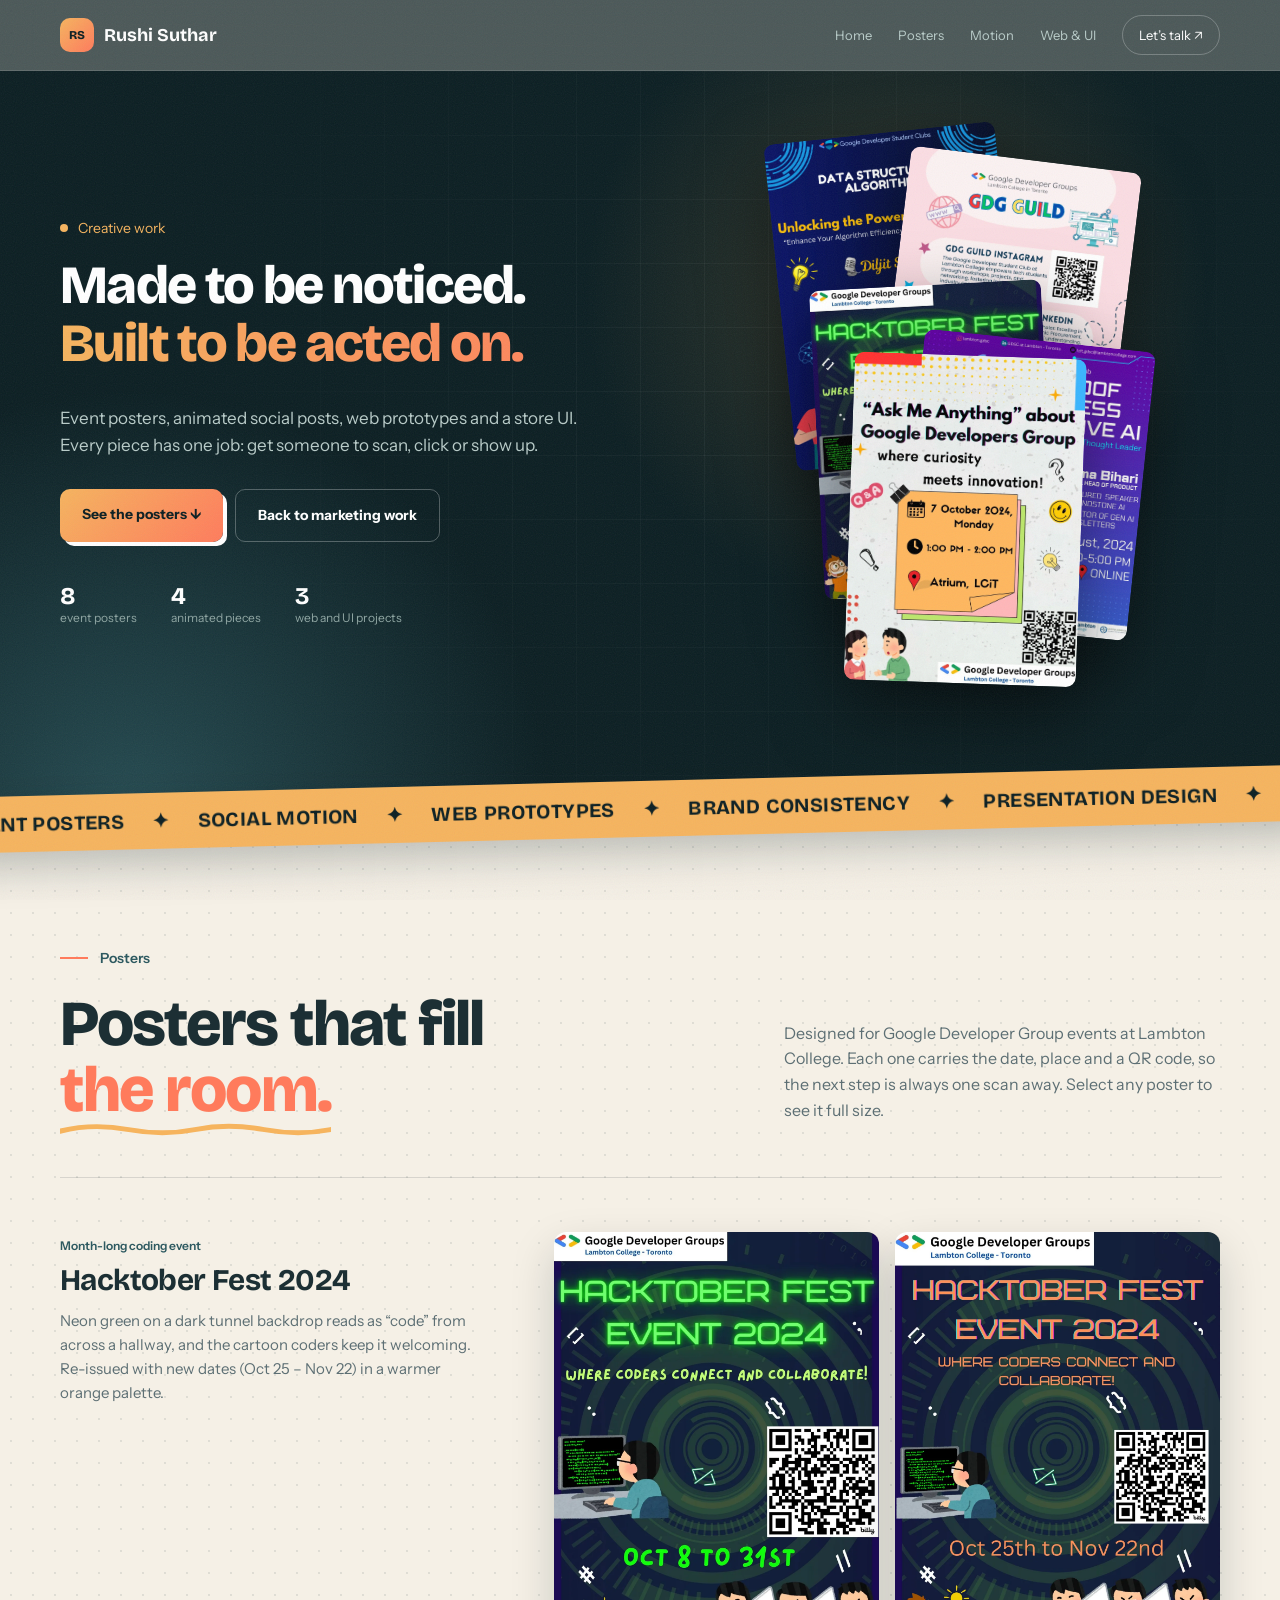
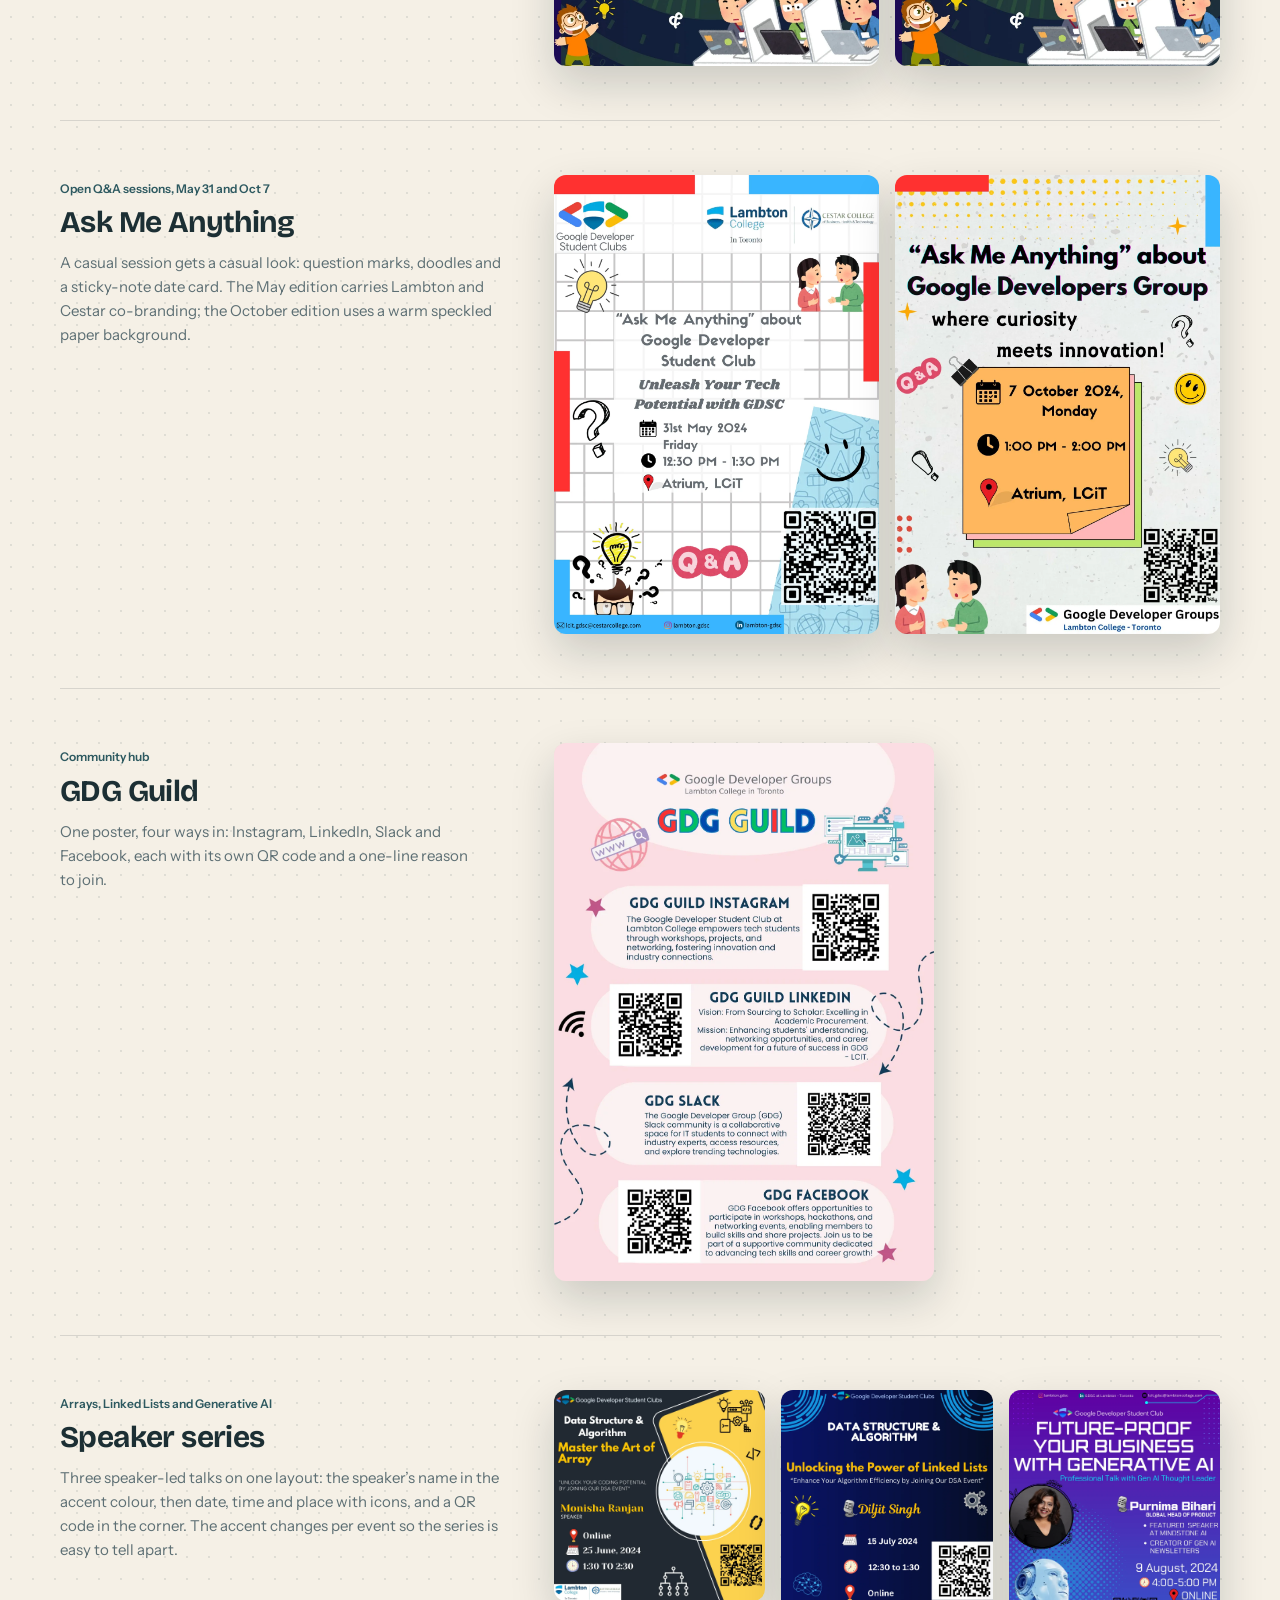
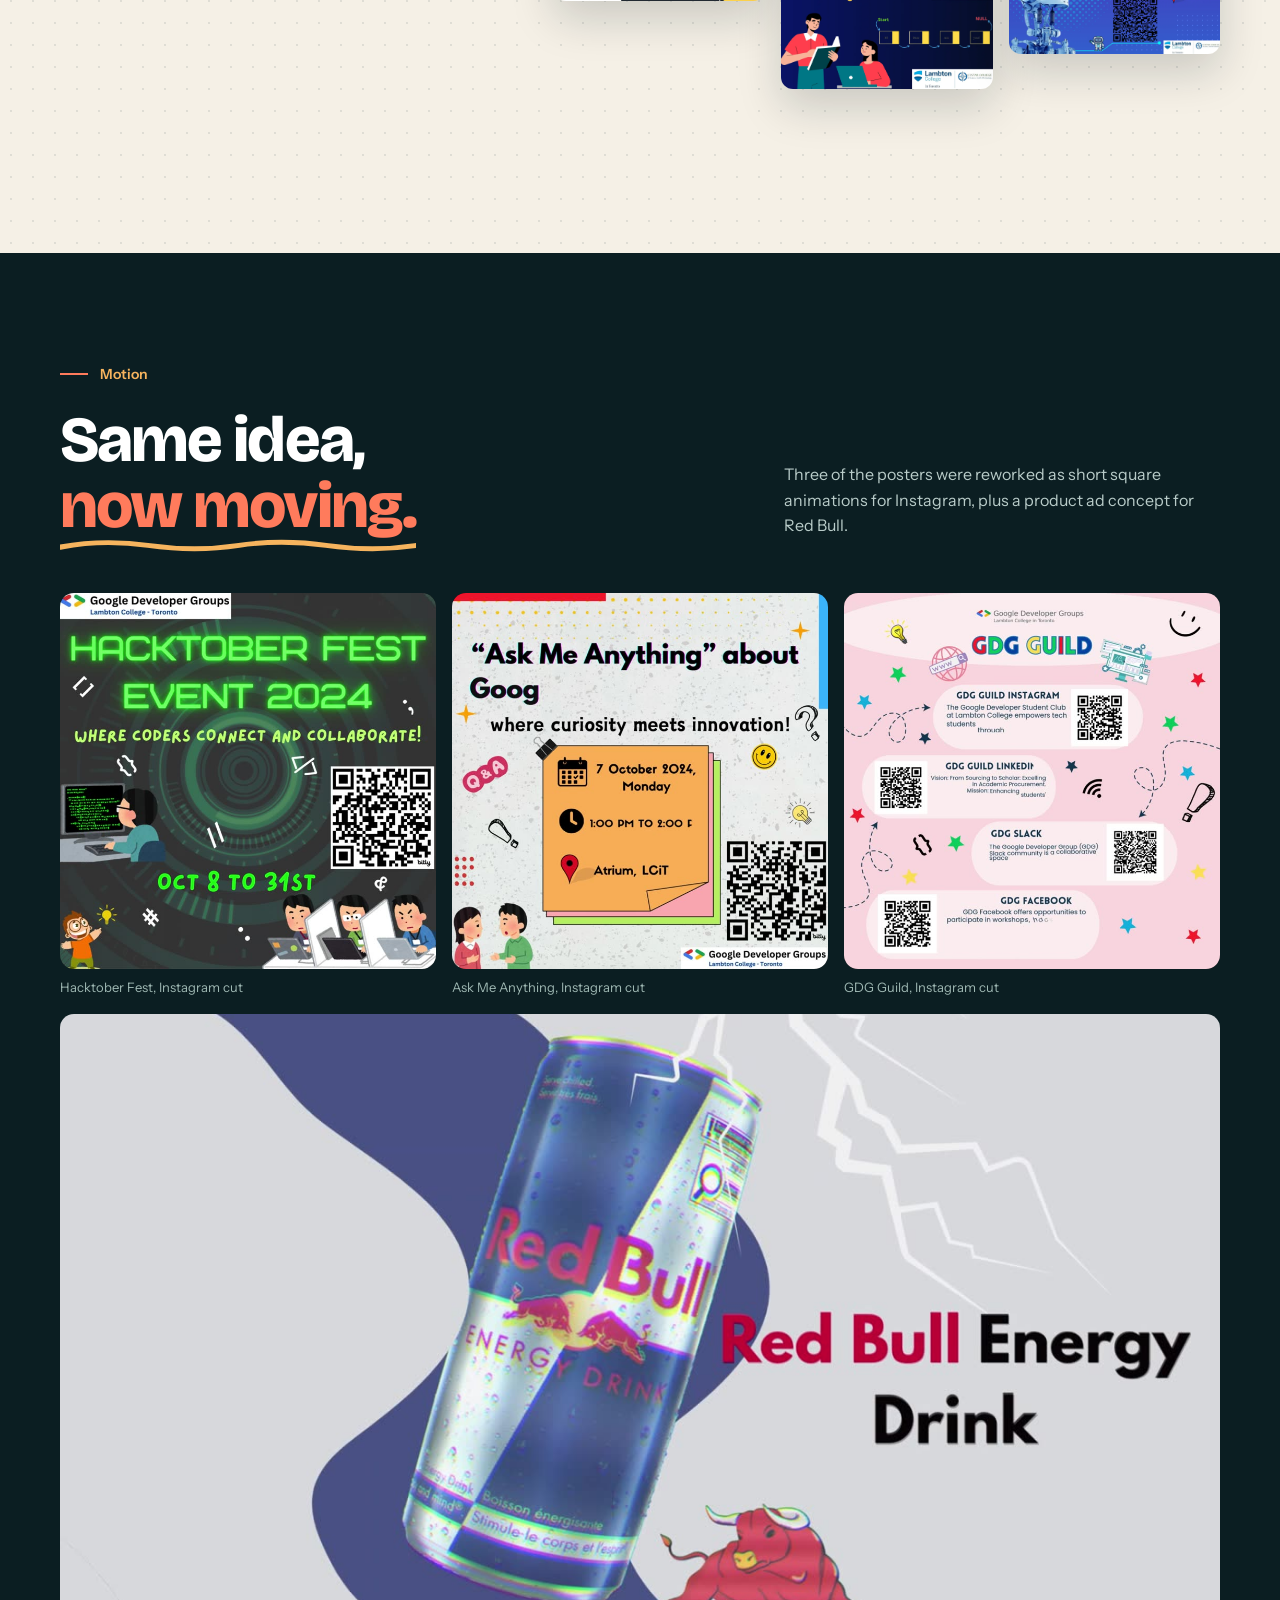
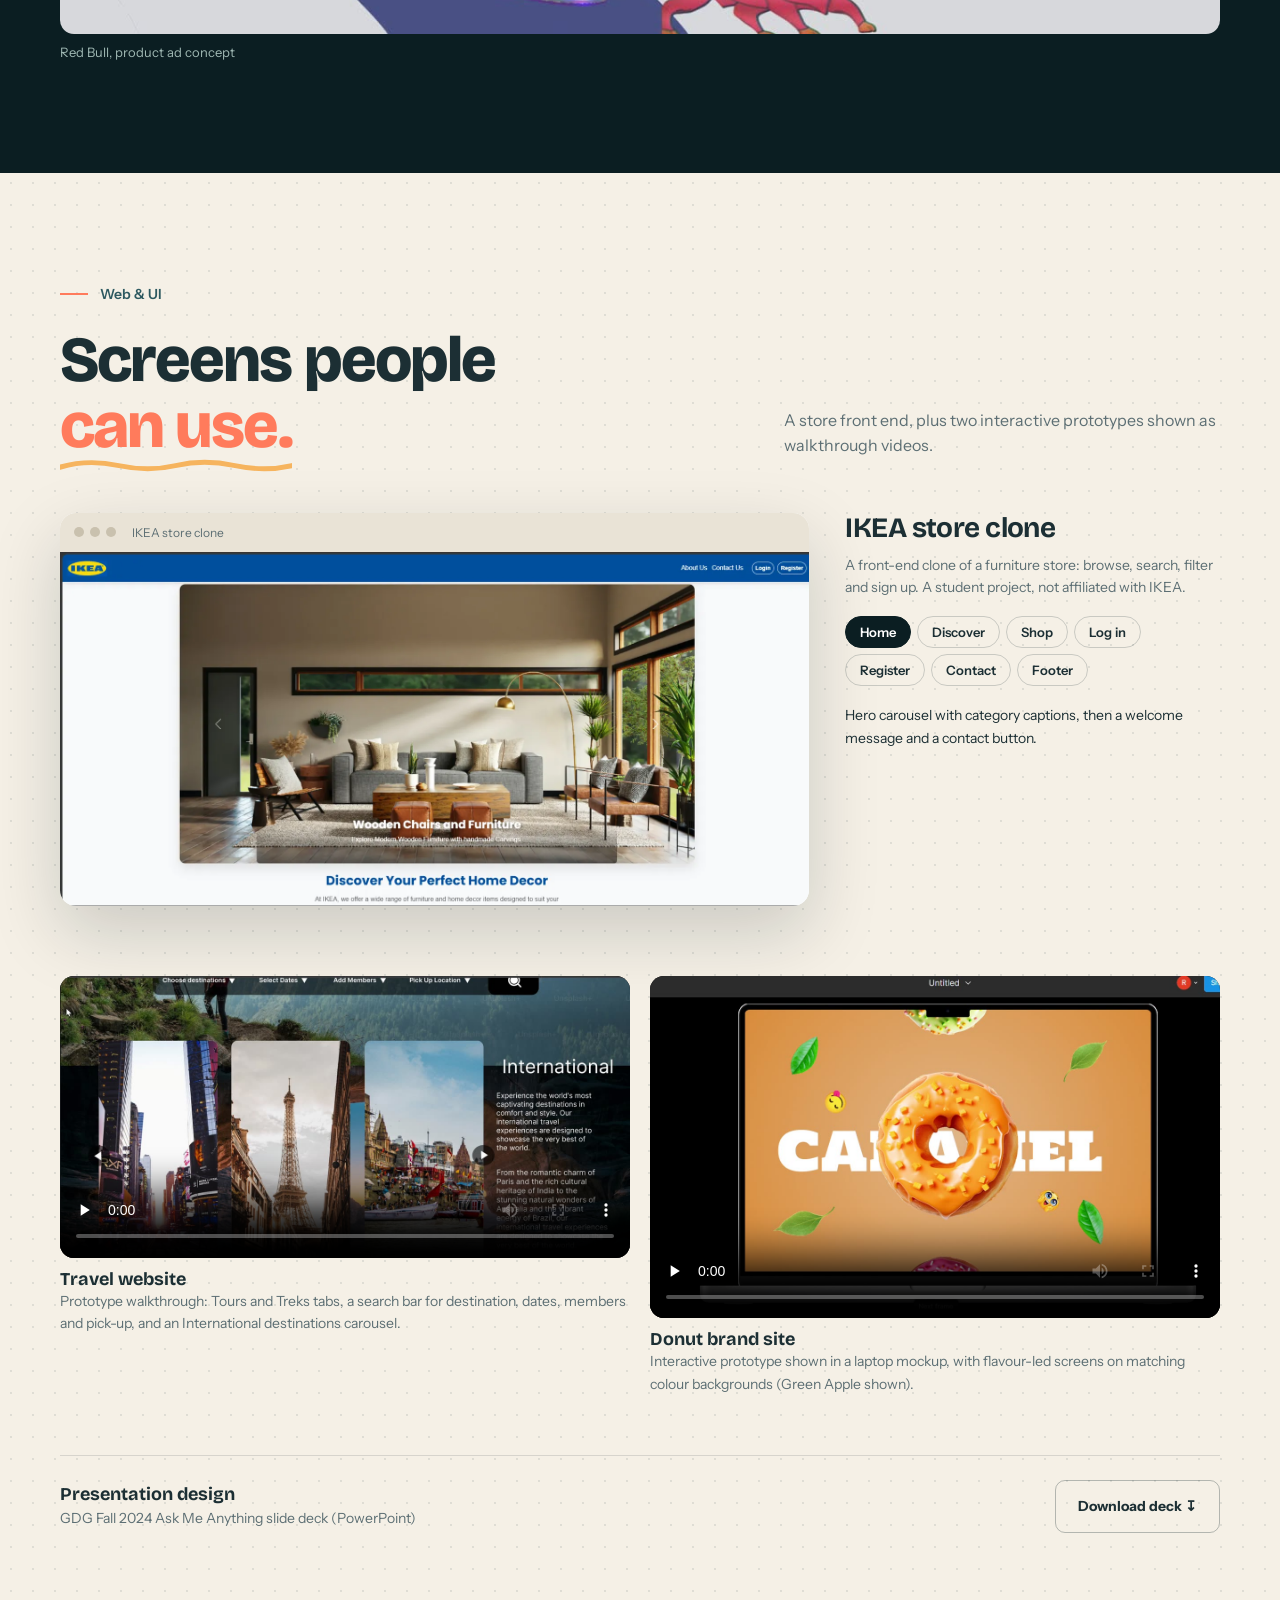
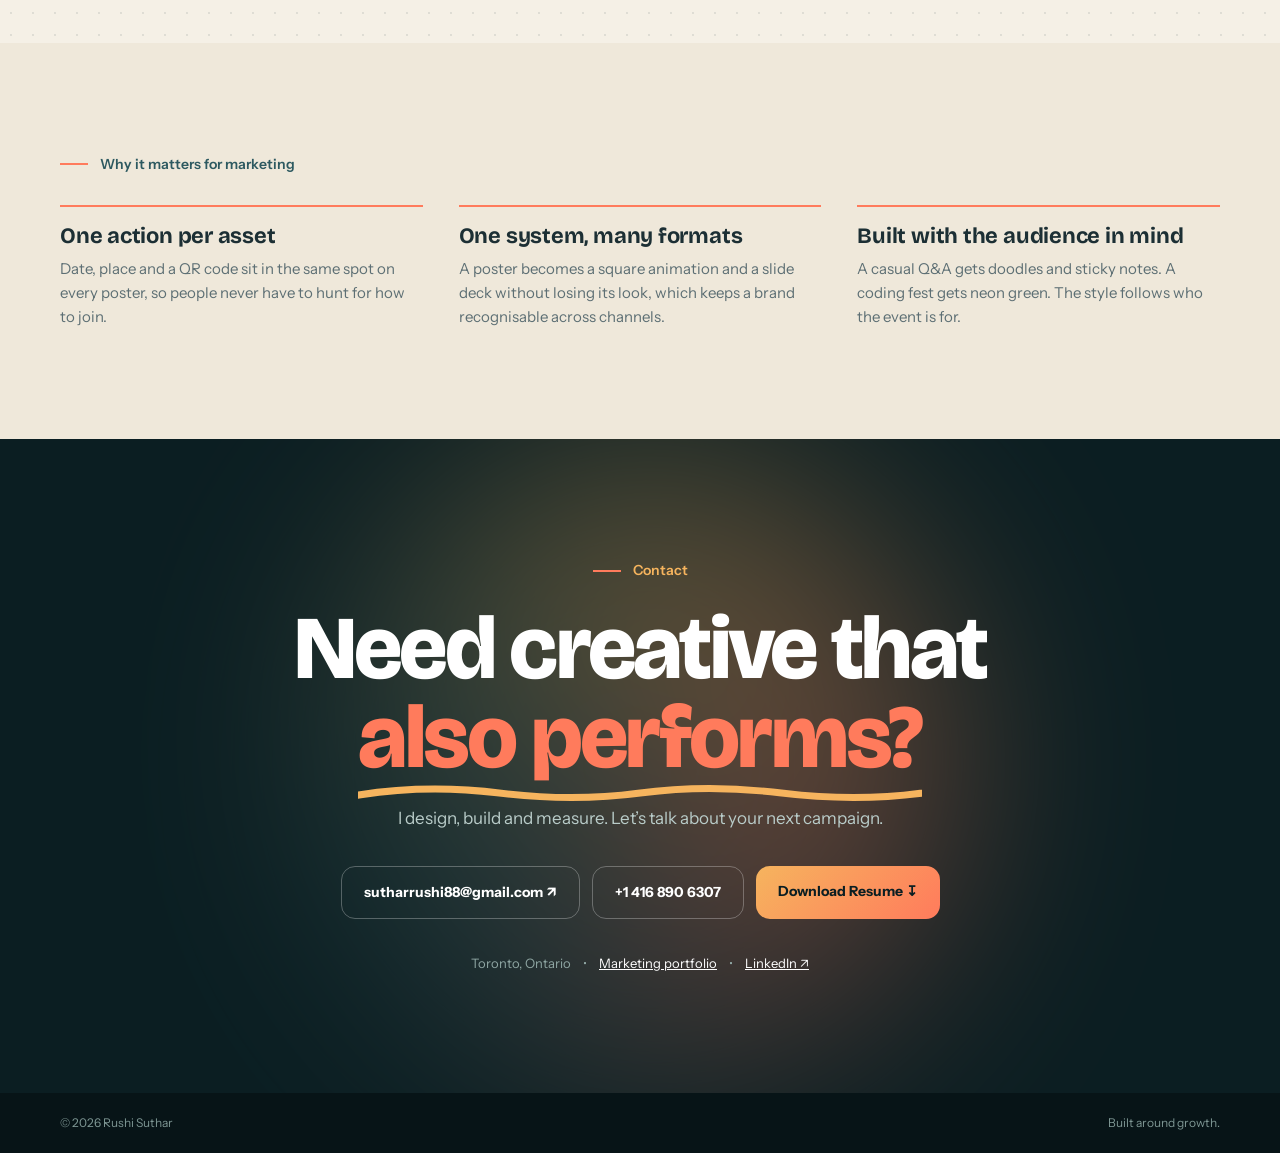
==== design.html @ 5690a631 "changes in code" ====
<!DOCTYPE html>
<html lang="en">
<head>
<meta charset="UTF-8">
<meta name="viewport" content="width=device-width, initial-scale=1.0">
<meta name="description" content="Creative work by Rushi Suthar: event posters, animated social posts, web prototypes and a store UI.">
<meta name="theme-color" content="#0b1e22">
<title>Creative Work — Rushi Suthar</title>
<link rel="preconnect" href="https://fonts.googleapis.com">
<link rel="preconnect" href="https://fonts.gstatic.com" crossorigin>
<link href="https://fonts.googleapis.com/css2?family=Bricolage+Grotesque:opsz,wght@12..96,500;600;700;800&family=Instrument+Sans:wght@400;500;600;700&display=swap" rel="stylesheet">
<link rel="stylesheet" href="style.css">
</head>
<body>
<header class="nav-wrap">
  <nav class="nav container">
    <a class="logo" href="index.html"><span>RS</span> Rushi Suthar</a>
    <button class="menu" aria-label="Menu" aria-expanded="false">☰</button>
    <div class="links">
      <a href="index.html">Home</a>
      <a href="#posters">Posters</a>
      <a href="#motion">Motion</a>
      <a href="#web">Web &amp; UI</a>
      <a href="#contact" class="nav-btn">Let’s talk ↗</a>
    </div>
  </nav>
</header>

<main>
<section class="hero-wrap studio"><div class="hero container">
  <div class="hero-copy">
    <div class="eyebrow"><span></span>Creative work</div>
    <h1><span class="ln"><span>Made to be noticed.</span></span><span class="ln"><span class="grad">Built to be acted on.</span></span></h1>
    <p>Event posters, animated social posts, web prototypes and a store UI. Every piece has one job: get someone to scan, click or show up.</p>
    <div class="actions">
      <a href="#posters" class="btn primary">See the posters ↓</a>
      <a href="index.html" class="btn light">Back to marketing work</a>
    </div>
    <div class="proof">
      <div><b>8</b><small>event posters</small></div>
      <div><b>4</b><small>animated pieces</small></div>
      <div><b>3</b><small>web and UI projects</small></div>
    </div>
  </div>
  <div class="fan" aria-hidden="true"></div>
</div></section>

<div class="ticker"><div class="ticker-track">
  <span>EVENT POSTERS</span>✦<span>SOCIAL MOTION</span>✦<span>WEB PROTOTYPES</span>✦<span>BRAND CONSISTENCY</span>✦<span>PRESENTATION DESIGN</span>✦
</div></div>

<section id="posters" class="section container">
  <div class="label">Posters</div>
  <div class="section-intro">
    <h2>Posters that fill<br><em>the room.</em></h2>
    <p>Designed for Google Developer Group events at Lambton College. Each one carries the date, place and a QR code, so the next step is always one scan away. Select any poster to see it full size.</p>
  </div>
  <div id="campaigns"></div>
</section>

<section id="motion" class="section dark">
<div class="container">
  <div class="label">Motion</div>
  <div class="section-intro">
    <h2>Same idea,<br><em>now moving.</em></h2>
    <p>Three of the posters were reworked as short square animations for Instagram, plus a product ad concept for Red Bull.</p>
  </div>
  <div class="reel" id="reel"></div>
</div>
</section>

<section id="web" class="section container">
  <div class="label">Web &amp; UI</div>
  <div class="section-intro">
    <h2>Screens people<br><em>can use.</em></h2>
    <p>A store front end, plus two interactive prototypes shown as walkthrough videos.</p>
  </div>
  <div class="ik">
    <div class="frame">
      <div class="dots"><i></i><i></i><i></i><small>IKEA store clone</small></div>
      <button class="shot" id="ikMain" aria-label="View screen full size"><img src="assets/ikea/1.webp" alt=""></button>
    </div>
    <div class="ik-side">
      <h3>IKEA store clone</h3>
      <p>A front-end clone of a furniture store: browse, search, filter and sign up. A student project, not affiliated with IKEA.</p>
      <div class="ik-tabs" id="ikTabs" role="group" aria-label="Choose a screen"></div>
      <p class="ik-cap" id="ikCap" aria-live="polite"></p>
    </div>
  </div>
  <div class="protos" id="protos"></div>
  <div class="deck">
    <div><b>Presentation design</b><span>GDG Fall 2024 Ask Me Anything slide deck (PowerPoint)</span></div>
    <a class="btn light" href="assets/GDG_F2024_AMA.pptx" download>Download deck ↧</a>
  </div>
</section>

<section class="section why">
<div class="container">
  <div class="label">Why it matters for marketing</div>
  <div class="why-grid">
    <div><h3>One action per asset</h3><p>Date, place and a QR code sit in the same spot on every poster, so people never have to hunt for how to join.</p></div>
    <div><h3>One system, many formats</h3><p>A poster becomes a square animation and a slide deck without losing its look, which keeps a brand recognisable across channels.</p></div>
    <div><h3>Built with the audience in mind</h3><p>A casual Q&amp;A gets doodles and sticky notes. A coding fest gets neon green. The style follows who the event is for.</p></div>
  </div>
</div>
</section>

<section id="contact" class="contact">
<div class="container contact-inner">
  <div class="label">Contact</div>
  <h2>Need creative that<br><em>also performs?</em></h2>
  <p>I design, build and measure. Let’s talk about your next campaign.</p>
  <div class="contact-actions">
    <a href="mailto:sutharrushi88@gmail.com">sutharrushi88@gmail.com ↗</a>
    <a href="tel:+14168906307">+1 416 890 6307</a>
    <a href="Rushi-Suthar-Resume.pdf" download class="resume-link">Download Resume ↧</a>
  </div>
  <div class="meta"><span>Toronto, Ontario</span><span>•</span><a href="index.html">Marketing portfolio</a><span>•</span><a href="https://www.linkedin.com/in/rushi-suthar/" target="_blank" rel="noopener">LinkedIn ↗</a></div>
</div>
</section>
</main>

<div class="lb" id="lb" role="dialog" aria-modal="true" aria-label="Full size view" hidden>
  <button class="lb-x" aria-label="Close">✕</button>
  <button class="lb-p" aria-label="Previous">‹</button>
  <figure><img alt=""><figcaption></figcaption></figure>
  <button class="lb-n" aria-label="Next">›</button>
</div>

<footer><div class="container"><span>© 2026 Rushi Suthar</span><span>Built around growth.</span></div></footer>
<script src="design.js"></script>
<script src="script.js"></script>
</body>
</html>
---- style.css ----
:root{--ink:#0b1e22;--ink2:#112c32;--teal:#2d5960;--amber:#f6b45e;--coral:#ff7b5c;--paper:#f5f0e6;--text:#1c2f34;--muted:#5d6f74;--line:rgba(255,255,255,.12);--d:'Bricolage Grotesque',sans-serif}
*{box-sizing:border-box;margin:0;padding:0}
html{scroll-behavior:smooth}
body{font-family:'Instrument Sans',sans-serif;background:var(--paper);color:var(--text);line-height:1.6;overflow-x:hidden}
.container{width:min(1160px,calc(100% - 40px));margin:auto}
a:focus-visible,button:focus-visible{outline:2px solid var(--amber);outline-offset:3px}
.bar{position:fixed;top:0;left:0;height:3px;width:100%;transform-origin:left;transform:scaleX(var(--p,0));background:linear-gradient(90deg,var(--amber),var(--coral));z-index:50}

/* Nav */
.nav-wrap{position:sticky;top:0;z-index:40;background:rgba(11,30,34,.72);backdrop-filter:blur(18px);border-bottom:1px solid var(--line)}
.nav{height:70px;display:flex;align-items:center;justify-content:space-between}
.logo{font:700 18px var(--d);color:#fff;text-decoration:none;display:flex;align-items:center;gap:10px}
.logo span{display:grid;place-items:center;width:34px;height:34px;background:linear-gradient(135deg,var(--amber),var(--coral));color:var(--ink);border-radius:10px;font-size:12px;font-weight:800;transition:transform .4s cubic-bezier(.3,1.6,.5,1)}
.logo:hover span{transform:rotate(-12deg) scale(1.12)}
.links{display:flex;align-items:center;gap:26px}
.links a{font-size:13px;text-decoration:none;color:#b9ccc9;transition:color .2s}
.links a:hover{color:#fff}
.links .nav-btn{border:1px solid rgba(255,255,255,.25);border-radius:30px;padding:9px 16px;color:#fff;transition:background .3s,color .3s}
.links .nav-btn:hover{background:var(--amber);color:var(--ink);border-color:var(--amber)}
.menu{display:none;background:none;border:0;font-size:24px;color:#fff}

/* Hero */
.hero-wrap{position:relative;background:var(--ink);color:#fff;overflow:hidden;--mx:70%;--my:30%}
.hero-wrap::before{content:"";position:absolute;inset:0;background:radial-gradient(520px circle at var(--mx) var(--my),rgba(246,180,94,.18),transparent 60%),radial-gradient(700px circle at 10% 100%,rgba(45,89,96,.75),transparent 60%)}
.hero-wrap::after{content:"";position:absolute;inset:0;background-image:linear-gradient(var(--line) 1px,transparent 1px),linear-gradient(90deg,var(--line) 1px,transparent 1px);background-size:64px 64px;opacity:.4;-webkit-mask-image:radial-gradient(circle at 60% 40%,#000,transparent 70%);mask-image:radial-gradient(circle at 60% 40%,#000,transparent 70%)}
.hero{position:relative;z-index:1;min-height:700px;display:grid;grid-template-columns:1.05fr .95fr;gap:50px;align-items:center;padding:70px 0 110px}
.eyebrow{font-size:14px;color:var(--amber);display:flex;align-items:center;gap:10px}
.eyebrow span{width:8px;height:8px;border-radius:50%;background:var(--amber);animation:ping 2s infinite}
@keyframes ping{0%{box-shadow:0 0 0 0 rgba(246,180,94,.6)}100%{box-shadow:0 0 0 14px transparent}}
.hero h1{font:800 clamp(48px,6.4vw,92px)/.98 var(--d);letter-spacing:-.035em;margin:20px 0 24px}
.ln{display:block;overflow:hidden;padding-bottom:.1em}
.ln>span{display:block;transform:translateY(105%);animation:rise 1s cubic-bezier(.2,.8,.2,1) forwards}
.ln:nth-child(2)>span{animation-delay:.14s}
.grad{background:linear-gradient(90deg,var(--amber),var(--coral));-webkit-background-clip:text;background-clip:text;color:transparent}
@keyframes rise{to{transform:none}}
.hero-copy>:not(h1){opacity:0;animation:fadeup .9s .8s cubic-bezier(.2,.8,.2,1) forwards}
.hero-copy>.eyebrow{animation-delay:.1s}
@keyframes fadeup{from{transform:translateY(16px)}to{opacity:1;transform:none}}
.hero-copy>p{font-size:17px;max-width:540px;color:#b9ccc9}
.actions{display:flex;gap:12px;margin:30px 0 40px;flex-wrap:wrap}
.btn{display:inline-flex;padding:14px 22px;border-radius:14px;text-decoration:none;font-size:14px;font-weight:700;transition:transform .2s ease-out,box-shadow .3s,background .3s}
.primary{background:linear-gradient(135deg,var(--amber),var(--coral));color:var(--ink);box-shadow:0 12px 34px rgba(255,123,92,.3)}
.primary:hover{box-shadow:0 18px 44px rgba(255,123,92,.5)}
.light{border:1px solid rgba(255,255,255,.28);color:#fff}
.light:hover{background:rgba(255,255,255,.08)}
.proof{display:flex;gap:34px;flex-wrap:wrap}
.proof b{font:700 24px var(--d);display:block}
.proof small{font-size:12px;color:#8fa6a3;display:block;max-width:110px;line-height:1.3}
.verticals-tags{display:flex;gap:8px;flex-wrap:wrap;margin-top:28px}
.verticals-tags span{font-size:12px;padding:6px 12px;border:1px solid var(--line);border-radius:20px;color:#b9ccc9}

/* Growth chart */
.hero-visual{position:relative;display:grid;place-items:center;min-height:440px}
.growth{width:min(440px,100%);background:rgba(255,255,255,.06);border:1px solid rgba(255,255,255,.16);backdrop-filter:blur(14px);border-radius:26px;padding:26px;box-shadow:0 40px 90px rgba(0,0,0,.4);animation:bob 6s ease-in-out infinite}
@keyframes bob{50%{transform:translateY(-10px)}}
.g-head{display:flex;justify-content:space-between;align-items:flex-end;font-size:13px;color:#b9ccc9;line-height:1.35}
.g-head b{font:800 58px/1 var(--d);color:#fff}
.growth svg{width:100%;margin:16px 0 8px;overflow:visible;display:block}
.g-grid{stroke:var(--line);fill:none}
.g-line{fill:none;stroke:url(#gl);stroke-width:4;stroke-linecap:round;stroke-dasharray:1;stroke-dashoffset:1;animation:draw 2.4s .6s cubic-bezier(.4,0,.2,1) forwards}
.g-area{fill:url(#ga);opacity:0;animation:fadein 1s 2s forwards}
.g-dot{fill:var(--amber);opacity:0;animation:fadein .4s 2.8s forwards}
@keyframes draw{to{stroke-dashoffset:0}}
@keyframes fadein{to{opacity:1}}
.g-foot{font-size:12px;color:#8fa6a3}
.float{position:absolute;background:var(--paper);color:var(--ink);border-radius:14px;padding:10px 14px;font-size:12px;font-weight:700;box-shadow:0 18px 40px rgba(0,0,0,.35);animation:bob 5s ease-in-out infinite}
.f1{left:0;top:8%;animation-delay:-1s}.f2{right:-2%;top:32%;animation-delay:-2.5s}.f3{left:6%;bottom:4%;animation-delay:-3.5s}

/* Ticker */
.ticker{position:relative;z-index:3;overflow:hidden;margin:-30px -3% 0;background:var(--amber);color:var(--ink);transform:rotate(-1.4deg);box-shadow:0 14px 40px rgba(11,30,34,.25)}
.ticker-track{display:flex;gap:28px;width:max-content;padding:16px 0;font:700 clamp(15px,1.8vw,20px) var(--d);animation:marquee 30s linear infinite;letter-spacing:.02em}
.ticker:hover .ticker-track{animation-play-state:paused}
@keyframes marquee{to{transform:translateX(-50%)}}

/* Sections */
.section{padding:110px 0}
.label{font-size:14px;font-weight:600;color:var(--teal);display:flex;align-items:center;gap:12px}
.label::before{content:"";width:28px;height:2px;background:var(--coral)}
.section-intro{display:grid;grid-template-columns:1.2fr .8fr;gap:70px;margin:22px 0 54px}
.section-intro h2,.toolkit h2,.contact h2{font:800 clamp(38px,5vw,64px)/1.03 var(--d);letter-spacing:-.03em}
.section-intro h2 em,.toolkit h2 em,.contact h2 em{font-style:normal;color:var(--coral)}
.section-intro p{align-self:end;color:var(--muted);font-size:16px}

/* Spotlight */
.spot{position:relative}
.spot::after{content:"";position:absolute;inset:0;border-radius:inherit;pointer-events:none;background:radial-gradient(320px circle at var(--x,50%) var(--y,50%),rgba(246,180,94,.16),transparent 60%);opacity:0;transition:opacity .3s}
.spot:hover::after{opacity:1}

/* Experience timeline */
.experience-list{position:relative;display:flex;flex-direction:column;gap:18px;padding-left:34px}
.experience-list::before,.experience-list::after{content:"";position:absolute;left:7px;top:10px;bottom:10px;width:2px;background:rgba(28,47,52,.12)}
.experience-list::after{background:linear-gradient(var(--amber),var(--coral));transform-origin:top;transform:scaleY(var(--lp,0))}
.experience-card{display:grid;grid-template-columns:120px 1fr 150px;gap:28px;background:#fff;border:1px solid rgba(28,47,52,.08);border-radius:24px;padding:28px 30px;transition:transform .4s,box-shadow .4s}
.experience-card::before{content:"";position:absolute;left:-34px;top:34px;width:16px;height:16px;border-radius:50%;background:var(--paper);border:3px solid var(--coral)}
.experience-card:hover{transform:translateX(6px);box-shadow:0 24px 60px rgba(11,30,34,.12)}
.exp-date{display:flex;flex-direction:column;gap:4px}
.exp-date b{font:700 13px var(--d);color:var(--coral)}
.exp-date i{width:1px;height:14px;background:rgba(28,47,52,.2);margin-left:4px}
.category{font-size:12px;font-weight:600;color:var(--teal)}
.exp-main h3{font:700 26px/1.15 var(--d);margin:6px 0 0;letter-spacing:-.02em}
.exp-main h4{font-size:13px;color:var(--muted);margin:4px 0 12px;font-weight:500}
.exp-main p{font-size:14px;color:var(--muted);max-width:720px}
.exp-note{text-align:right;display:flex;flex-direction:column}
.exp-note b{font:700 15px var(--d);color:var(--teal)}
.exp-note span{font-size:12px;color:#8a999c}
.exp-tags,.cert-meta{display:flex;gap:6px;flex-wrap:wrap;margin-top:15px}
.exp-tags i,.cert-meta i{font-style:normal;font-size:12px;padding:5px 11px;border-radius:20px;background:#efe8da;color:#5b564a}

/* Tools */
.toolkit{background:var(--ink);color:#fff}
.toolkit .label{color:var(--amber)}
.toolkit-grid{display:grid;grid-template-columns:.8fr 1.2fr;gap:70px;margin-top:30px;align-items:start}
.toolkit h2{position:sticky;top:110px}
.tool-list{display:grid;grid-template-columns:1fr 1fr;gap:14px}
.tool-list>div{background:rgba(255,255,255,.04);border:1px solid var(--line);border-radius:20px;padding:22px;transition:transform .35s,border-color .3s}
.tool-list>div:hover{transform:translateY(-5px);border-color:rgba(246,180,94,.5)}
.tool-list small{font-size:14px;font-weight:700;color:var(--amber)}
.tool-list p{font-size:14px;color:#b9ccc9;margin-top:8px}

/* Certifications */
.cert-grid{display:flex;flex-direction:column;gap:16px}
.cert-card{display:flex;gap:24px;align-items:center;background:#fff;border:1px solid rgba(28,47,52,.08);border-radius:24px;padding:20px;transition:transform .4s,box-shadow .4s}
.cert-card:hover{transform:translateY(-5px);box-shadow:0 24px 60px rgba(11,30,34,.12)}
.cert-img{width:180px;height:128px;flex-shrink:0;object-fit:cover;border-radius:14px;background:var(--paper);transition:transform .5s}
.cert-card:hover .cert-img{transform:rotate(-2deg) scale(1.04)}
.cert-info h3{font:700 22px var(--d);margin:4px 0}
.cert-info>span{font-size:13px;font-weight:600;color:var(--coral)}
.cert-info>p{font-size:14px;color:var(--muted);max-width:640px}

/* Impact */
.impact-section{background:linear-gradient(160deg,var(--teal),#17383d);color:#fff}
.impact-section .label{color:var(--amber)}
.impact-section .section-intro p{color:#cfe0dc}
.impact-grid{display:grid;grid-template-columns:repeat(4,1fr);gap:14px}
.impact-card{background:rgba(255,255,255,.07);border:1px solid rgba(255,255,255,.14);border-radius:24px;padding:28px;min-height:250px;transition:transform .4s}
.impact-card:hover{transform:translateY(-8px)}
.impact-card strong{font:800 clamp(52px,6vw,76px)/1.05 var(--d);display:block;letter-spacing:-.04em;background:linear-gradient(135deg,var(--amber),var(--coral));-webkit-background-clip:text;background-clip:text;color:transparent}
.impact-card span{font:700 15px var(--d);display:block;margin-top:8px}
.impact-card p{font-size:13px;color:#cfe0dc;margin-top:14px}
.impact-process{display:grid;grid-template-columns:repeat(5,1fr);gap:10px;margin-top:44px}
.impact-process span{font-size:12px;color:#9fb8b3;border-top:2px solid rgba(255,255,255,.15);padding-top:10px;position:relative}
.impact-process span::before{content:"";position:absolute;top:-2px;left:0;height:2px;width:0;background:var(--amber);transition:width .9s ease calc(var(--i,0)*.25s)}
.impact-process.visible span::before{width:100%}
.impact-process b{display:block;font:700 15px var(--d);color:#fff}

/* Recommendations */
.recommendation-grid{display:grid;grid-template-columns:repeat(2,1fr);gap:16px}
.recommendation{background:#fff;border:1px solid rgba(28,47,52,.08);border-radius:24px;padding:28px;min-height:250px;display:flex;flex-direction:column;justify-content:space-between;transition:transform .4s,box-shadow .4s}
.recommendation:hover{transform:translateY(-6px) rotate(-.4deg);box-shadow:0 26px 60px rgba(11,30,34,.14)}
.recommendation:last-child{grid-column:1/-1}
.recommendation.featured{background:var(--ink);color:#fff;border-color:var(--ink)}
.recommendation.featured .rec-person span{color:#9fb8b3}
.rec-top{font-size:13px;font-weight:600;color:var(--coral)}
.rec-top b{display:none}
.recommendation blockquote{font:600 21px/1.4 var(--d);margin:24px 0;letter-spacing:-.01em}
.rec-person{display:flex;flex-direction:column}
.rec-person strong{font:700 15px var(--d)}
.rec-person span{font-size:13px;color:var(--muted)}
.recommendation-foot{display:flex;justify-content:space-between;align-items:center;margin-top:24px;padding-top:18px;border-top:1px solid rgba(28,47,52,.12);font-size:14px;color:var(--muted)}
.recommendation-foot a{color:var(--teal);font-weight:700;text-decoration:none}
.recommendation-foot a:hover{color:var(--coral)}

/* Contact */
.contact{position:relative;background:var(--ink);color:#fff;padding:120px 0;overflow:hidden;text-align:center}
.contact::before{content:"";position:absolute;width:640px;height:640px;left:50%;top:50%;margin:-320px;border-radius:50%;background:conic-gradient(from 0deg,var(--amber),var(--coral),var(--teal),var(--amber));filter:blur(110px);opacity:.35;animation:spin 18s linear infinite}
@keyframes spin{to{transform:rotate(360deg)}}
.contact-inner{position:relative}
.contact .label{justify-content:center;color:var(--amber)}
.contact h2{font-size:clamp(46px,7vw,100px);line-height:1;margin:22px 0}
.contact-inner>p{color:#b9ccc9;max-width:520px;margin:auto;font-size:17px}
.contact-actions{display:flex;justify-content:center;gap:12px;margin:34px 0;flex-wrap:wrap}
.contact-actions a{padding:14px 22px;border-radius:14px;color:#fff;text-decoration:none;font-weight:700;font-size:14px;border:1px solid rgba(255,255,255,.28);transition:transform .2s ease-out,background .3s}
.contact-actions a:hover{background:rgba(255,255,255,.1)}
.contact-actions .resume-link{background:linear-gradient(135deg,var(--amber),var(--coral));color:var(--ink);border:0}
.meta{display:flex;justify-content:center;gap:12px;flex-wrap:wrap;color:#8fa6a3;font-size:13px}
.meta a{color:#fff}
footer{background:#071417;color:#7e9794;padding:20px 0;font-size:12px}
footer .container{display:flex;justify-content:space-between}

/* Reveal */
.reveal{opacity:0}
.reveal.visible{opacity:1;animation:up .9s cubic-bezier(.2,.8,.2,1) backwards}
@keyframes up{from{opacity:0;transform:translateY(34px);filter:blur(6px)}}

@media(max-width:900px){
.links{display:none;position:absolute;top:70px;left:14px;right:14px;padding:22px;background:var(--ink2);border:1px solid var(--line);border-radius:18px;flex-direction:column;align-items:flex-start}
.links.open{display:flex}.menu{display:block}
.hero{grid-template-columns:1fr;padding-top:50px;min-height:0}.hero-visual{min-height:380px}
.section-intro,.toolkit-grid{grid-template-columns:1fr;gap:30px}.toolkit h2{position:static}
.experience-card{grid-template-columns:100px 1fr}.exp-note{grid-column:2;text-align:left}
.impact-grid{grid-template-columns:1fr 1fr}.recommendation-grid{grid-template-columns:1fr}.recommendation:last-child{grid-column:auto}
.impact-process{grid-template-columns:repeat(3,1fr)}}
@media(max-width:560px){
.section{padding:80px 0}.tool-list{grid-template-columns:1fr}
.experience-list{padding-left:26px}.experience-card::before{left:-26px}.experience-list::before,.experience-list::after{left:3px}
.experience-card{grid-template-columns:1fr;gap:10px}.exp-note{grid-column:auto}
.exp-date{flex-direction:row;gap:6px}.exp-date i{width:10px;height:1px;align-self:center}
.impact-grid{grid-template-columns:1fr}.cert-card{flex-direction:column;align-items:flex-start}.cert-img{width:100%;height:auto;max-height:220px}
.actions .btn{width:100%;justify-content:center}.f1{display:none}.recommendation-foot{flex-direction:column;align-items:flex-start;gap:8px}
footer .container{flex-direction:column;gap:4px}}
@media(prefers-reduced-motion:reduce){
*{animation:none!important;transition:none!important}
.ln>span{transform:none}.g-line{stroke-dashoffset:0}
.reveal,.hero-copy>:not(h1),.g-area,.g-dot{opacity:1}}

/* 3D tilt */
.tilt{transform-style:preserve-3d;will-change:transform}
.tilt.on{transition:transform .12s ease-out,box-shadow .4s}
.tilt::before{content:"";position:absolute;inset:0;border-radius:inherit;pointer-events:none;z-index:2;background:radial-gradient(260px circle at var(--gx,50%) var(--gy,0%),rgba(255,255,255,.14),transparent 60%);opacity:0;transition:opacity .3s}
.tilt.on::before{opacity:1}

/* Custom cursor */
.has-cursor,.has-cursor a,.has-cursor button{cursor:none}
.cur-dot,.cur-ring{position:fixed;left:0;top:0;pointer-events:none;z-index:100;border-radius:50%;opacity:0;transition:opacity .3s}
.cur-dot{width:8px;height:8px;margin:-4px 0 0 -4px;background:var(--coral)}
.cur-ring{width:38px;height:38px;margin:-19px 0 0 -19px;border:1.5px solid var(--amber);mix-blend-mode:normal;transition:opacity .3s,width .3s,height .3s,margin .3s,background .3s}
.cur-on .cur-dot,.cur-on .cur-ring{opacity:1}
.cur-hover .cur-ring{width:64px;height:64px;margin:-32px 0 0 -32px;background:rgba(246,180,94,.16)}
.cur-down .cur-ring{width:26px;height:26px;margin:-13px 0 0 -13px}

@media(max-width:900px){.case-grid{grid-template-columns:1fr 1fr}}
@media(max-width:560px){.case-grid{grid-template-columns:1fr}}
@media(prefers-reduced-motion:reduce){.bars i{height:60%}.site b{opacity:1;transform:none}}

/* ===== Alignment & responsive fixes ===== */
html{overflow-x:hidden;overflow-x:clip}
body{overflow-x:hidden;overflow-x:clip}
h1,h2,h3{text-wrap:balance}
p,dd,blockquote{text-wrap:pretty}
.hero>*,.toolkit-grid>*,.section-intro>*,.experience-card>*,.case-card,.impact-card,.recommendation,.cert-info{min-width:0}
.hero h1{font-size:clamp(40px,7.4vw,92px)}
.hero-copy,.hero-visual{width:100%}
.ticker{margin:-30px 0 0;transform:none;clip-path:inset(0)}
.ticker-track{transform-origin:left center}
.ticker{border-top:0}

/* hero visual: keep chips inside the box and centred */
.hero-visual{padding:36px 0}
.f1{left:0;top:2%}.f2{right:0}.f3{left:4%;bottom:0}
.proof{display:grid;grid-template-columns:repeat(3,auto);justify-content:start;gap:12px 34px}

/* section rhythm */
.section-intro p{max-width:46ch}
.section-intro h2{max-width:14ch}
.contact-inner>p,.contact h2{margin-left:auto;margin-right:auto}

/* nav: switch to hamburger earlier so links never crowd */
@media(max-width:1100px){
  .links{display:none;position:absolute;top:70px;left:14px;right:14px;padding:18px 22px;background:var(--ink2);border:1px solid var(--line);border-radius:18px;flex-direction:column;align-items:stretch;gap:0}
  .links.open{display:flex}.menu{display:block}
  .links a{padding:13px 0;border-bottom:1px solid var(--line);font-size:15px}
  .links .nav-btn{margin-top:12px;text-align:center;border:0;border-radius:14px;background:linear-gradient(135deg,var(--amber),var(--coral));color:var(--ink);font-weight:700}
}
@media(max-width:900px){
  .hero{gap:20px;padding-bottom:90px}
  .hero-visual{min-height:0;padding:30px 0 10px}
  .growth{width:min(480px,100%)}
  .f2{right:0}
  .case-grid{grid-template-columns:1fr 1fr}.case-card:last-child{grid-column:1/-1}
  .case-card:last-child .case-art{height:140px}
  .exp-date{flex-direction:row;flex-wrap:wrap;gap:4px 6px}.exp-date i{width:10px;height:1px;align-self:center;margin:0}
  .experience-card{grid-template-columns:1fr;gap:10px}.exp-note{grid-column:auto;text-align:left;flex-direction:row;gap:8px;align-items:baseline}
  .tool-list{grid-template-columns:1fr 1fr}
  .section-intro h2,.section-intro p{max-width:none}
  .recommendation{min-height:0}
}
@media(max-width:560px){
  .container{width:calc(100% - 32px)}
  .section{padding:72px 0}.contact{padding:84px 0}
  .proof{grid-template-columns:repeat(3,1fr);gap:10px}
  .proof b{font-size:19px}.proof small{font-size:11px}
  .f1{display:none}.f2{top:-4px;right:0}.f3{left:0;bottom:-6px}
  .g-head b{font-size:46px}.growth{padding:20px}
  .case-grid{grid-template-columns:1fr}.case-card:last-child{grid-column:auto}
  .case-body,.impact-card,.recommendation,.cert-card,.experience-card{padding:22px}
  .tool-list{grid-template-columns:1fr}
  .impact-process{grid-template-columns:1fr 1fr}
  .recommendation blockquote{font-size:18px}
  .contact-actions{flex-direction:column;align-items:stretch}.contact-actions a{text-align:center}
  .meta span:nth-child(even){display:none}.meta{flex-direction:column;align-items:center;gap:4px}
}
.ticker{margin:-30px -3% 0;transform:rotate(-1.4deg);clip-path:none}

/* ===== Headline fix: fits on two lines, descenders fully visible ===== */
.hero h1{font-size:clamp(34px,4.6vw,68px);line-height:1.02;letter-spacing:-.03em}
.ln{white-space:nowrap;padding-bottom:0}
.ln>span{padding-bottom:.16em}
.ln:first-child{margin-bottom:-.1em}
@media(max-width:900px){.hero h1{font-size:clamp(34px,10vw,68px)}}

/* ===== Search rank-climb ===== */
.hero-visual{padding-bottom:40px}
.serp{--h:50px;position:relative;width:min(470px,100%);background:#fff;color:#202124;border-radius:22px;padding:18px 18px 14px;box-shadow:0 40px 90px rgba(0,0,0,.5);font-family:Arial,Helvetica,sans-serif}
.serp-bar{display:flex;align-items:center;gap:10px;height:44px;padding:0 16px;border:1px solid #dfe1e5;border-radius:30px;font-size:15px;box-shadow:0 1px 6px rgba(32,33,36,.12)}
.serp-bar svg{width:18px;height:18px;flex:none;fill:none;stroke:#9aa0a6;stroke-width:2.2;stroke-linecap:round}
.typed{white-space:nowrap}
.caret{width:1.5px;height:18px;background:#202124;animation:blink 1s steps(1) infinite;margin-left:-8px}
@keyframes blink{50%{opacity:0}}
.serp-meta{font-size:12px;color:#70757a;margin:12px 4px 6px;opacity:0;transition:opacity .4s}
.serp.show .serp-meta{opacity:1}
.serp-list{position:relative;list-style:none;height:calc(8*var(--h))}
.serp-list li{position:absolute;left:0;right:0;top:0;height:var(--h);padding:6px 10px;border-radius:12px;background:#fff;border-left:3px solid transparent;opacity:0;transform:translateY(calc(var(--p,0)*var(--h)));transition:transform 1.5s cubic-bezier(.65,0,.25,1),opacity .5s calc(var(--i,0)*.07s),background .6s,box-shadow .6s,border-color .6s}
.serp.show .serp-list li{opacity:1}
.serp-list.noanim li{transition:none!important}
.serp-list li.you{z-index:2}
.r-url{font-size:11px;color:#4d5156;white-space:nowrap;overflow:hidden;text-overflow:ellipsis}
.r-title{font-size:15px;color:#1a0dab;white-space:nowrap;overflow:hidden;text-overflow:ellipsis;padding-right:44px}
.serp.win .you{background:linear-gradient(90deg,#fff1dc,#fff);border-left-color:var(--coral);box-shadow:0 10px 34px rgba(255,123,92,.4)}
.rank{position:absolute;right:8px;top:8px;font:700 12px var(--d);background:#e8eaed;color:#5f6368;padding:3px 9px;border-radius:20px;transition:transform .5s cubic-bezier(.3,1.6,.5,1),background .4s}
.serp.win .rank{background:linear-gradient(135deg,var(--amber),var(--coral));color:var(--ink);transform:scale(1.2)}
.serp-chip{position:absolute;right:12px;bottom:-18px;background:var(--ink);color:#fff;border:1px solid rgba(246,180,94,.6);border-radius:30px;padding:8px 14px;font:700 12px var(--d);box-shadow:0 14px 34px rgba(0,0,0,.4);opacity:0;transform:translateY(12px) scale(.92);transition:opacity .5s,transform .6s cubic-bezier(.3,1.6,.5,1)}
.serp.win .serp-chip{opacity:1;transform:none}
@media(max-width:560px){.serp{--h:46px;padding:14px 12px 12px}.r-title{font-size:14px}.serp-chip{font-size:11px}}

/* ===== Sample campaign dashboard ===== */
.dash{background:rgba(255,255,255,.07);border:1px solid rgba(255,255,255,.14);border-radius:26px;padding:22px;margin-bottom:14px}
.dash-head{display:flex;justify-content:space-between;align-items:center;gap:12px;margin-bottom:16px}
.dash-head b{font:700 18px var(--d)}
.sample{font-size:12px;font-weight:600;color:var(--amber);border:1px dashed rgba(246,180,94,.6);border-radius:20px;padding:4px 12px}
.dash-body{display:grid;grid-template-columns:1.7fr 1fr;gap:14px;align-items:stretch}
.kpis{display:grid;grid-template-columns:repeat(3,1fr);gap:12px}
.kpi{background:rgba(11,30,34,.5);border-radius:18px;padding:18px;min-width:0}
.kpi small{font-size:13px;color:#9fb8b3;display:block}
.kpi strong{font:800 clamp(28px,3.4vw,42px)/1.1 var(--d);letter-spacing:-.03em;display:block;margin:4px 0 6px;font-variant-numeric:tabular-nums}
.delta{font-style:normal;font-size:12px;font-weight:700;color:#8ff0c4;background:rgba(143,240,196,.12);padding:3px 9px;border-radius:20px}
.sp{display:block;width:100%;height:40px;margin-top:14px;overflow:visible}
.spark{fill:none;stroke:var(--amber);stroke-width:2.6;stroke-linecap:round;stroke-linejoin:round;stroke-dasharray:1;stroke-dashoffset:1}
.dash.visible .spark{animation:draw 1.8s .3s cubic-bezier(.4,0,.2,1) forwards}
.feed{list-style:none;display:flex;flex-direction:column;gap:8px;min-height:268px;overflow:hidden}
.feed li{display:flex;align-items:center;gap:12px;background:rgba(255,255,255,.07);border-radius:14px;padding:11px 14px;animation:slidein .6s cubic-bezier(.2,.8,.2,1)}
.feed li:nth-child(n+5){display:none}
.feed .dot{width:9px;height:9px;border-radius:50%;background:var(--amber);flex:none;box-shadow:0 0 0 4px rgba(246,180,94,.18)}
.feed b{display:block;font:700 14px var(--d)}
.feed small{display:block;font-size:12px;color:#9fb8b3}
@keyframes slidein{from{opacity:0;transform:translateX(26px)}}
@media(max-width:900px){.dash-body{grid-template-columns:1fr}.feed{min-height:0}}
@media(max-width:560px){.kpis{grid-template-columns:1fr}.dash{padding:16px}.kpi{display:grid;grid-template-columns:1fr auto;align-items:center}.kpi .sp{grid-column:1/-1;margin-top:8px}.kpi strong{margin:0}}
@media(prefers-reduced-motion:reduce){.spark{stroke-dashoffset:0}.serp-chip{opacity:1;transform:none}}
.kpi{display:flex;flex-direction:column;align-items:flex-start}
.kpi .sp{height:64px;margin-top:auto;padding-top:14px}
@media(max-width:560px){.kpi{display:grid;align-items:center}.kpi .sp{height:44px;padding-top:0;margin-top:8px}}

/* ===== Creative work page ===== */
.studio .hero h1{font-size:clamp(34px,4.2vw,58px)}
.studio .ln{white-space:normal}
.fan{position:relative;height:560px;--px:0;--py:0}
.fan img{position:absolute;left:50%;top:50%;width:44%;border-radius:10px;box-shadow:0 30px 70px rgba(0,0,0,.5);transform:translate(calc(-50% + var(--x)*1% + var(--px)*var(--d)*1px),calc(-50% + var(--y)*1% + var(--py)*var(--d)*1px)) rotate(calc(var(--r)*1deg));transition:transform .5s ease-out;animation:fanin 1.1s calc(.3s + var(--n)*.12s) cubic-bezier(.2,.8,.2,1) backwards}
.fan img:last-child{z-index:2}
@keyframes fanin{from{opacity:0;transform:translate(-50%,70%) rotate(0)}}
.dark{background:var(--ink);color:#fff}
.dark .label{color:var(--amber)}
.dark .section-intro p{color:#b9ccc9}
.dark h2 em,.why h2 em{font-style:normal;color:var(--coral)}
.camp{display:grid;grid-template-columns:.8fr 1.2fr;gap:50px;padding:54px 0;border-top:1px solid rgba(28,47,52,.14);align-items:start}
.camp-text{position:sticky;top:100px}
.camp-text h3{font:700 30px/1.1 var(--d);letter-spacing:-.02em;margin:6px 0 12px}
.camp-text p{font-size:15px;color:var(--muted);max-width:46ch}
.camp-art{display:flex;gap:16px;align-items:flex-start}
.camp-art .shot{flex:1;min-width:0;max-width:380px}
.shot{display:block;padding:0;border:0;background:#e9e3d6;border-radius:12px;overflow:hidden;box-shadow:0 18px 44px rgba(11,30,34,.18);transition:transform .3s,box-shadow .3s}
.shot:hover{transform:translateY(-4px);box-shadow:0 26px 56px rgba(11,30,34,.26)}
.shot:focus-visible{outline:2px solid var(--coral);outline-offset:3px}
.shot img{display:block;width:100%;height:auto}
.reel{display:grid;grid-template-columns:repeat(3,1fr);gap:16px}
.reel figure.wide{grid-column:1/-1}
.reel video,.protos video{display:block;width:100%;border-radius:14px;background:#000}
.reel figcaption{font-size:13px;color:#9fb8b3;margin-top:8px}
.reel .wide video{max-height:620px;object-fit:cover}
.ik{display:grid;grid-template-columns:1.6fr .8fr;gap:36px;align-items:start}
.frame{background:#fff;border-radius:16px;overflow:hidden;box-shadow:0 26px 70px rgba(11,30,34,.18)}
.dots{display:flex;align-items:center;gap:6px;padding:10px 14px;background:#e9e3d6}
.dots i{width:10px;height:10px;border-radius:50%;background:#c9c1ae}
.dots small{margin-left:10px;font-size:12px;color:var(--muted)}
.frame .shot{width:100%;border-radius:0;box-shadow:none;cursor:zoom-in}
.frame .shot:hover{transform:none}
.ik-side h3{font:700 28px/1.1 var(--d);letter-spacing:-.02em}
.ik-side>p{font-size:14px;color:var(--muted);margin:10px 0 18px}
.ik-tabs{display:flex;flex-wrap:wrap;gap:6px}
.tab{font:600 13px 'Instrument Sans',sans-serif;padding:7px 14px;border-radius:20px;border:1px solid rgba(28,47,52,.2);background:transparent;color:var(--text);transition:background .2s,color .2s}
.tab:hover{background:#efe8da}
.tab[aria-pressed=true]{background:var(--ink);color:#fff;border-color:var(--ink)}
.ik-side .ik-cap{min-height:3.2em;margin:18px 0 0;color:var(--text)}
.protos{display:grid;grid-template-columns:1fr 1fr;gap:20px;margin-top:70px}
.protos figcaption{font-size:14px;color:var(--muted);margin-top:10px}
.protos figcaption b{display:block;font:700 18px var(--d);color:var(--text)}
.deck{display:flex;justify-content:space-between;align-items:center;gap:16px;flex-wrap:wrap;margin-top:60px;padding-top:24px;border-top:1px solid rgba(28,47,52,.14)}
.deck b{display:block;font:700 18px var(--d)}
.deck span{font-size:14px;color:var(--muted)}
.deck .btn{color:var(--text);border-color:rgba(28,47,52,.3)}
.deck .btn:hover{background:#efe8da}
.why{background:#efe8da}
.why-grid{display:grid;grid-template-columns:repeat(3,1fr);gap:36px;margin-top:30px}
.why-grid>div{border-top:2px solid var(--coral);padding-top:16px}
.why-grid h3{font:700 22px/1.2 var(--d);letter-spacing:-.01em;margin-bottom:8px}
.why-grid p{font-size:15px;color:var(--muted)}
.lb{position:fixed;inset:0;z-index:90;background:rgba(7,20,23,.93);display:none;place-items:center;padding:24px}
.lb.open{display:grid;grid-template-columns:auto 1fr auto;gap:12px}
.lb figure{justify-self:center;text-align:center;min-width:0}
.lb img{max-width:min(86vw,1100px);max-height:82vh;width:auto;height:auto;border-radius:8px}
.lb figcaption{color:#b9ccc9;font-size:13px;margin-top:10px}
.lb button{width:46px;height:46px;border-radius:50%;border:1px solid rgba(255,255,255,.3);background:rgba(255,255,255,.08);color:#fff;font-size:22px;line-height:1}
.lb button:hover{background:rgba(255,255,255,.2)}
.lb button:focus-visible{outline:2px solid var(--amber)}
.lb-x{position:absolute;top:18px;right:18px}
.lb.single .lb-p,.lb.single .lb-n{visibility:hidden}
.lb,.lb *{cursor:auto}.lb button{cursor:pointer}
.exp-link{display:inline-block;margin-top:14px;font-size:13px;font-weight:700;color:var(--teal);text-decoration:none}
.exp-link:hover{color:var(--coral)}
/* homepage teaser */
.teaser{display:flex;justify-content:center;gap:0;padding:20px 0 10px}
.teaser a{display:block;width:21%;margin:0 -1.5%;border-radius:10px;overflow:hidden;box-shadow:0 22px 50px rgba(11,30,34,.28);transform:rotate(calc(var(--r)*1deg)) translateY(calc(var(--y)*1px));transition:transform .4s cubic-bezier(.3,1.4,.5,1)}
.teaser a:hover{transform:rotate(0) translateY(-14px);z-index:2}
.teaser img{display:block;width:100%;height:auto}
.teaser-cta{text-align:center;margin-top:44px}
.teaser-cta .btn{color:var(--ink)}
@media(max-width:900px){
  .fan{height:420px;margin-top:10px}.fan img{width:40%}
  .camp,.ik{grid-template-columns:1fr;gap:24px}.camp-text{position:static}
  .why-grid,.protos{grid-template-columns:1fr}
  .reel{grid-template-columns:1fr 1fr}
  .teaser a{width:24%}
}
@media(max-width:560px){
  .reel{grid-template-columns:1fr}
  .camp-art{flex-wrap:wrap}.camp-art .shot{flex:1 1 44%}
  .lb.open{grid-template-columns:1fr;grid-template-rows:1fr auto}.lb-p,.lb-n{position:absolute;bottom:18px}.lb-p{left:24px}.lb-n{right:24px}
  .lb img{max-width:92vw;max-height:70vh}
  .teaser{flex-wrap:wrap;gap:12px}.teaser a{width:46%;margin:0;transform:none}.teaser a:nth-child(n+3){display:none}
}

/* ===== Hero: ad to lead ===== */
.adflow{display:flex;flex-direction:column;gap:14px;width:min(480px,100%)}
.ad{position:relative;background:#fff;color:#202124;border-radius:18px;padding:18px 20px 20px;font-family:Arial,Helvetica,sans-serif;box-shadow:0 30px 70px rgba(0,0,0,.45);overflow:hidden}
.ad-top{display:flex;justify-content:space-between;font-size:11px;color:#70757a;margin-bottom:6px}
.ad-tag{font-weight:700;color:#202124}
.ad-url{font-size:12px;color:#4d5156}
.ad-title{font-size:19px;line-height:1.25;color:#1a0dab;margin:4px 0;transition:text-decoration .2s}
.ad-desc{font-size:13px;color:#4d5156}
.ad-ripple{position:absolute;left:46px;top:70px;width:14px;height:14px;margin:-7px;border-radius:50%;background:rgba(255,123,92,.5);opacity:0}
.ad-cursor{position:absolute;left:46px;top:70px;width:22px;height:22px;fill:var(--ink);stroke:#fff;stroke-width:1.5;opacity:0;transform:translate(140px,110px)}
.click .ad-cursor{animation:adcur 1.1s ease-in-out forwards}
.click .ad-ripple{animation:adrip .6s .85s ease-out forwards}
.click .ad-title{text-decoration:underline;transition-delay:.8s}
@keyframes adcur{0%{opacity:0;transform:translate(140px,110px)}20%{opacity:1}85%{opacity:1;transform:translate(0,0) scale(1)}92%{transform:translate(0,0) scale(.82)}100%{opacity:0;transform:translate(0,0) scale(1)}}
@keyframes adrip{from{opacity:1;transform:scale(1)}to{opacity:0;transform:scale(5)}}
.crm{background:rgba(255,255,255,.07);border:1px solid rgba(255,255,255,.16);backdrop-filter:blur(14px);border-radius:18px;padding:16px}
.crm-head{display:flex;justify-content:space-between;align-items:center;gap:8px;margin-bottom:10px}
.crm-head b{font:700 16px var(--d)}
.crm-list{list-style:none;display:flex;flex-direction:column;gap:7px;min-height:180px}
.crm-list li{display:flex;align-items:center;gap:12px;background:rgba(11,30,34,.55);border-radius:12px;padding:9px 12px;animation:slidein .6s cubic-bezier(.2,.8,.2,1)}
.crm-list li>div{flex:1;min-width:0}
.av{display:grid;place-items:center;width:30px;height:30px;border-radius:50%;background:linear-gradient(135deg,var(--amber),var(--coral));color:var(--ink);font:800 13px var(--d);flex:none}
.crm-list b{display:block;font:700 14px var(--d)}
.crm-list small{display:block;font-size:12px;color:#9fb8b3;white-space:nowrap;overflow:hidden;text-overflow:ellipsis}
.crm-list em{font-style:normal;font-size:11px;font-weight:700;color:#8ff0c4;background:rgba(143,240,196,.14);padding:3px 9px;border-radius:20px}
.crm-foot{display:grid;grid-template-columns:repeat(3,1fr);gap:8px;margin-top:10px;padding-top:10px;border-top:1px solid var(--line)}
.crm-foot span{font-size:12px;color:#9fb8b3}
.crm-foot b{display:block;font:800 22px var(--d);color:#fff;font-variant-numeric:tabular-nums}
.sticker{position:absolute;right:-4px;top:-6px;z-index:3;width:104px;height:104px;display:grid;place-items:center;background:var(--amber);border-radius:50%;box-shadow:0 12px 30px rgba(0,0,0,.35)}
.sticker svg{position:absolute;inset:0;animation:spin 16s linear infinite}
.sticker text{font:700 11.5px var(--d);fill:var(--ink);letter-spacing:.08em;text-transform:uppercase}
.sticker b{font:800 22px var(--d);color:var(--ink)}
@media(max-width:560px){.sticker{width:84px;height:84px;right:0}.crm-list{min-height:0}}

/* ===== Creative restyle ===== */
body{background-image:radial-gradient(rgba(28,47,52,.1) 1px,transparent 1px);background-size:22px 22px}
body::after{content:"";position:fixed;inset:0;z-index:60;pointer-events:none;opacity:.07;background-image:url("data:image/svg+xml,%3Csvg xmlns='http://www.w3.org/2000/svg' width='140' height='140'%3E%3Cfilter id='n'%3E%3CfeTurbulence type='fractalNoise' baseFrequency='.9' numOctaves='2'/%3E%3C/filter%3E%3Crect width='140' height='140' filter='url(%23n)'/%3E%3C/svg%3E")}
.section-intro h2 em,.contact h2 em,.toolkit h2 em{background:url("data:image/svg+xml,%3Csvg xmlns='http://www.w3.org/2000/svg' viewBox='0 0 100 8' preserveAspectRatio='none'%3E%3Cpath d='M0 5Q12 0 25 4T50 4T75 4T100 4' fill='none' stroke='%23f6b45e' stroke-width='3' stroke-linecap='round'/%3E%3C/svg%3E") no-repeat 0 100%/100% .2em;padding-bottom:.12em}
.experience-card,.cert-card,.recommendation,.dash-light{border:2px solid var(--ink);border-radius:16px;box-shadow:6px 6px 0 var(--ink)}
.experience-card:hover,.cert-card:hover,.recommendation:hover{box-shadow:9px 9px 0 var(--coral);transform:translate(-3px,-3px)}
.recommendation.featured{box-shadow:6px 6px 0 var(--amber)}
.recommendation.featured:hover{box-shadow:9px 9px 0 var(--coral)}
.exp-tags i,.cert-meta i{border:1.5px solid var(--ink);background:#fff;color:var(--ink);font-weight:600}
.btn{border-radius:10px}
.primary{box-shadow:4px 4px 0 #fff}.primary:hover{box-shadow:7px 7px 0 #fff}
.tool-list>div,.impact-card{border-radius:16px}
.impact-card:nth-child(odd){transform:rotate(-.8deg)}.impact-card:nth-child(even){transform:rotate(.8deg)}
.svc{border-top:2px solid var(--ink)}
.svc a{display:grid;grid-template-columns:1fr 1.2fr auto;gap:30px;align-items:center;padding:26px 6px;border-bottom:2px solid var(--ink);text-decoration:none;color:var(--text);transition:padding .3s,background .3s}
.svc a:hover{padding-left:20px;background:var(--amber)}
.svc b{font:800 clamp(28px,4vw,52px)/1 var(--d);letter-spacing:-.03em}
.svc span{font-size:15px;color:var(--muted);max-width:44ch}.svc a:hover span{color:var(--ink)}
.svc i{font-style:normal;font-size:30px}
@media(max-width:700px){.svc a{grid-template-columns:1fr auto;gap:8px}.svc span{grid-column:1/-1;grid-row:2}}
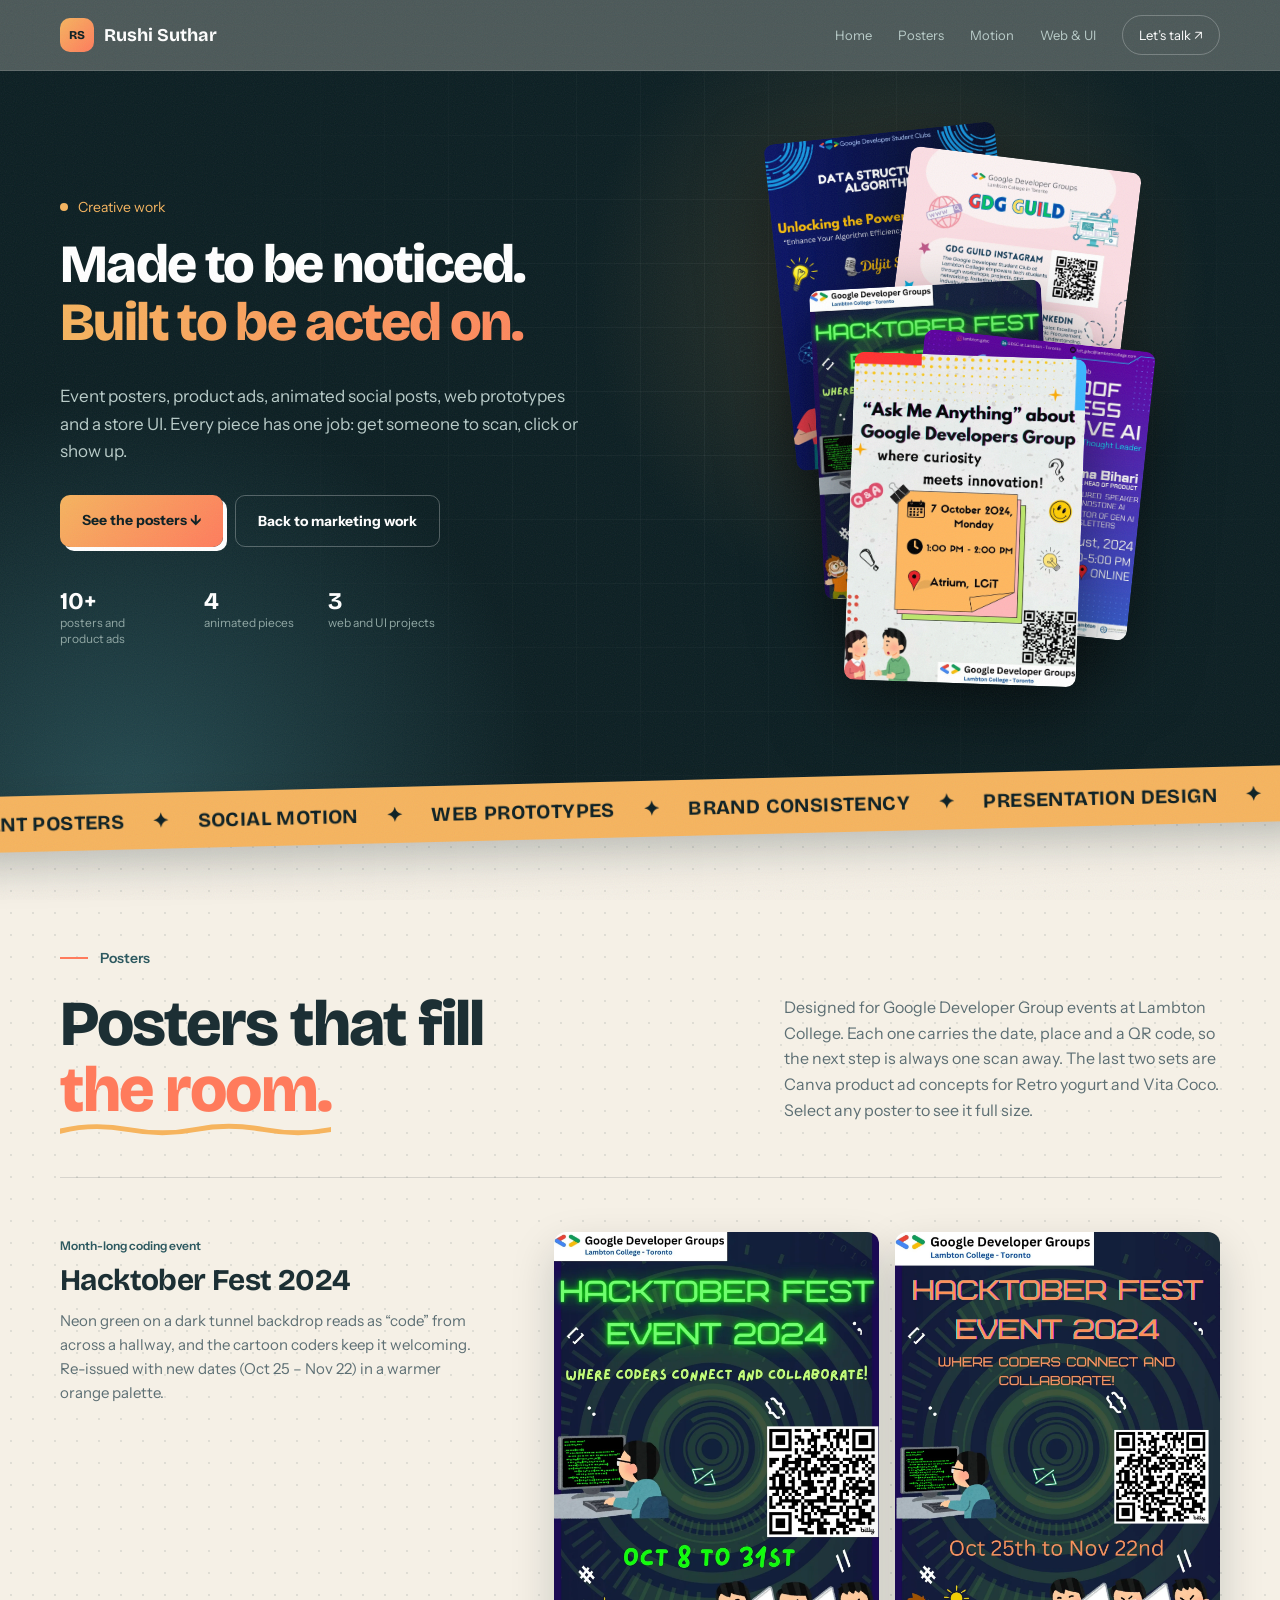
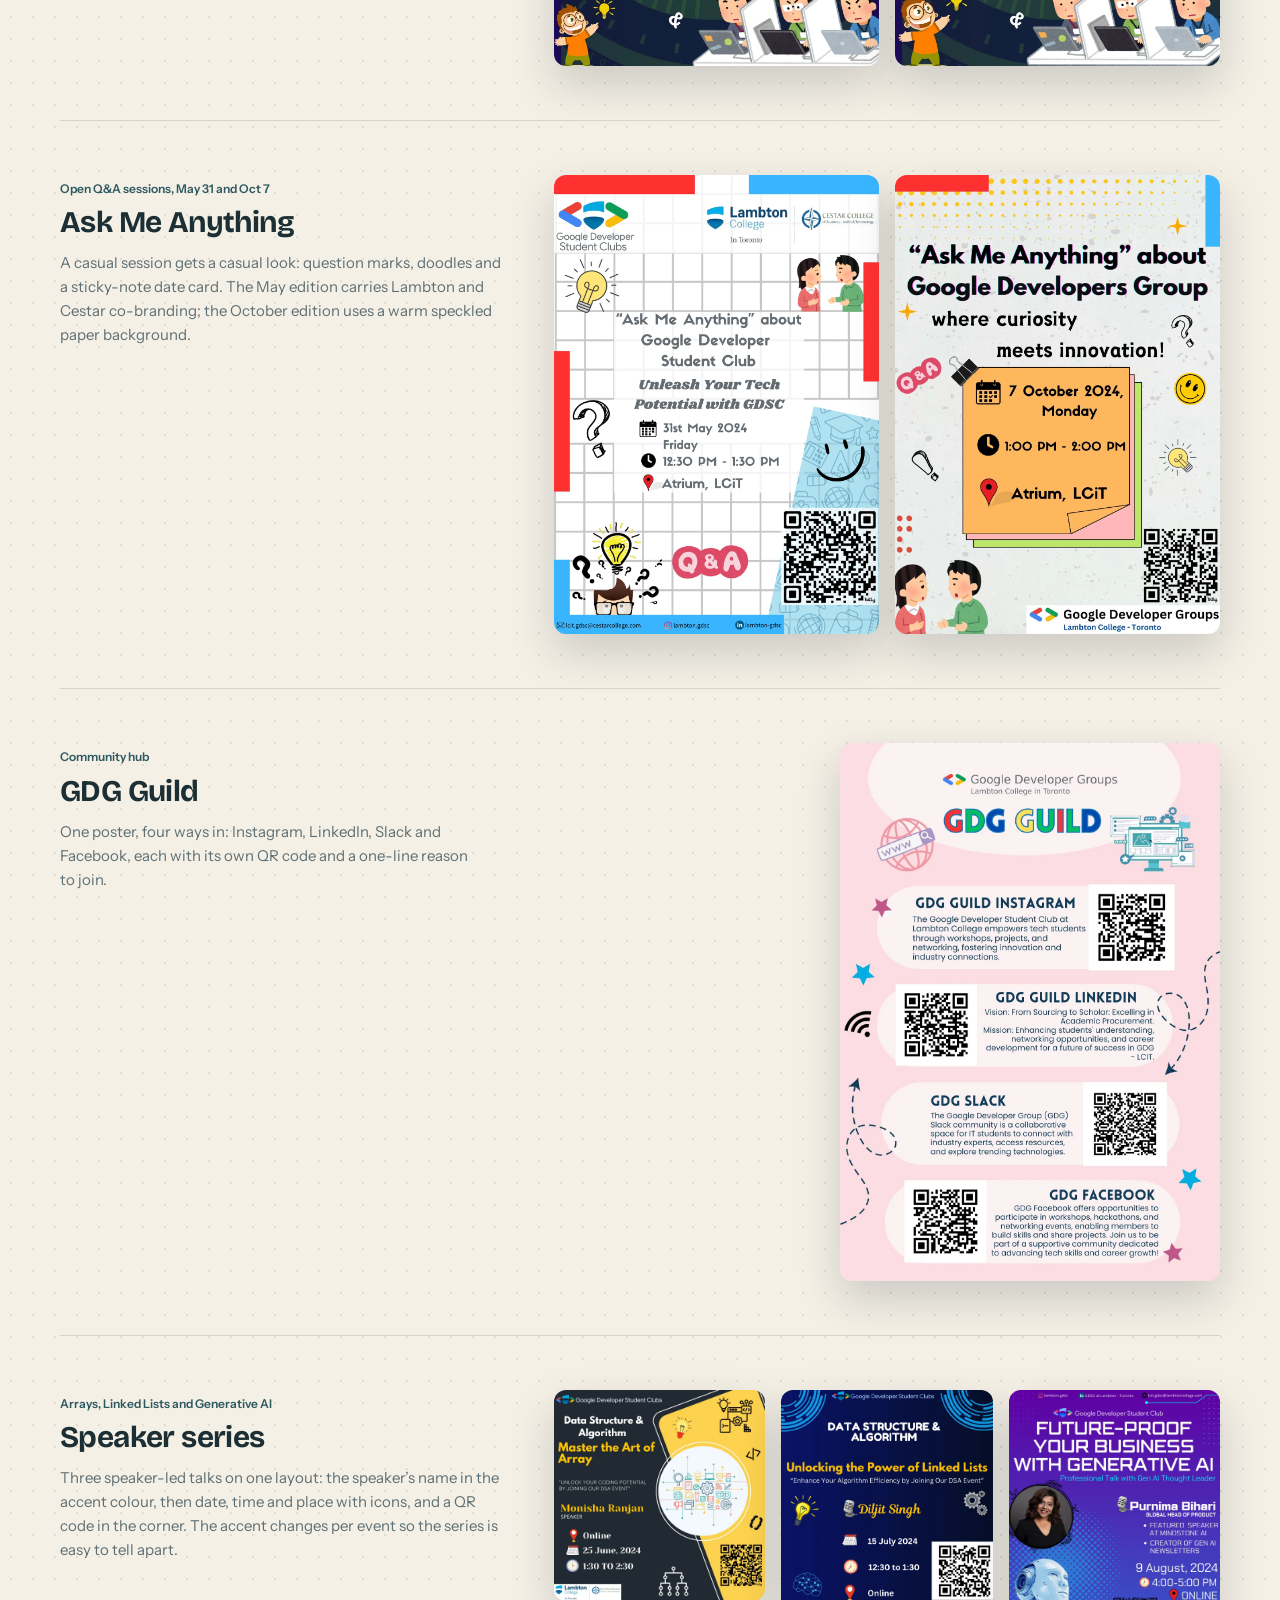
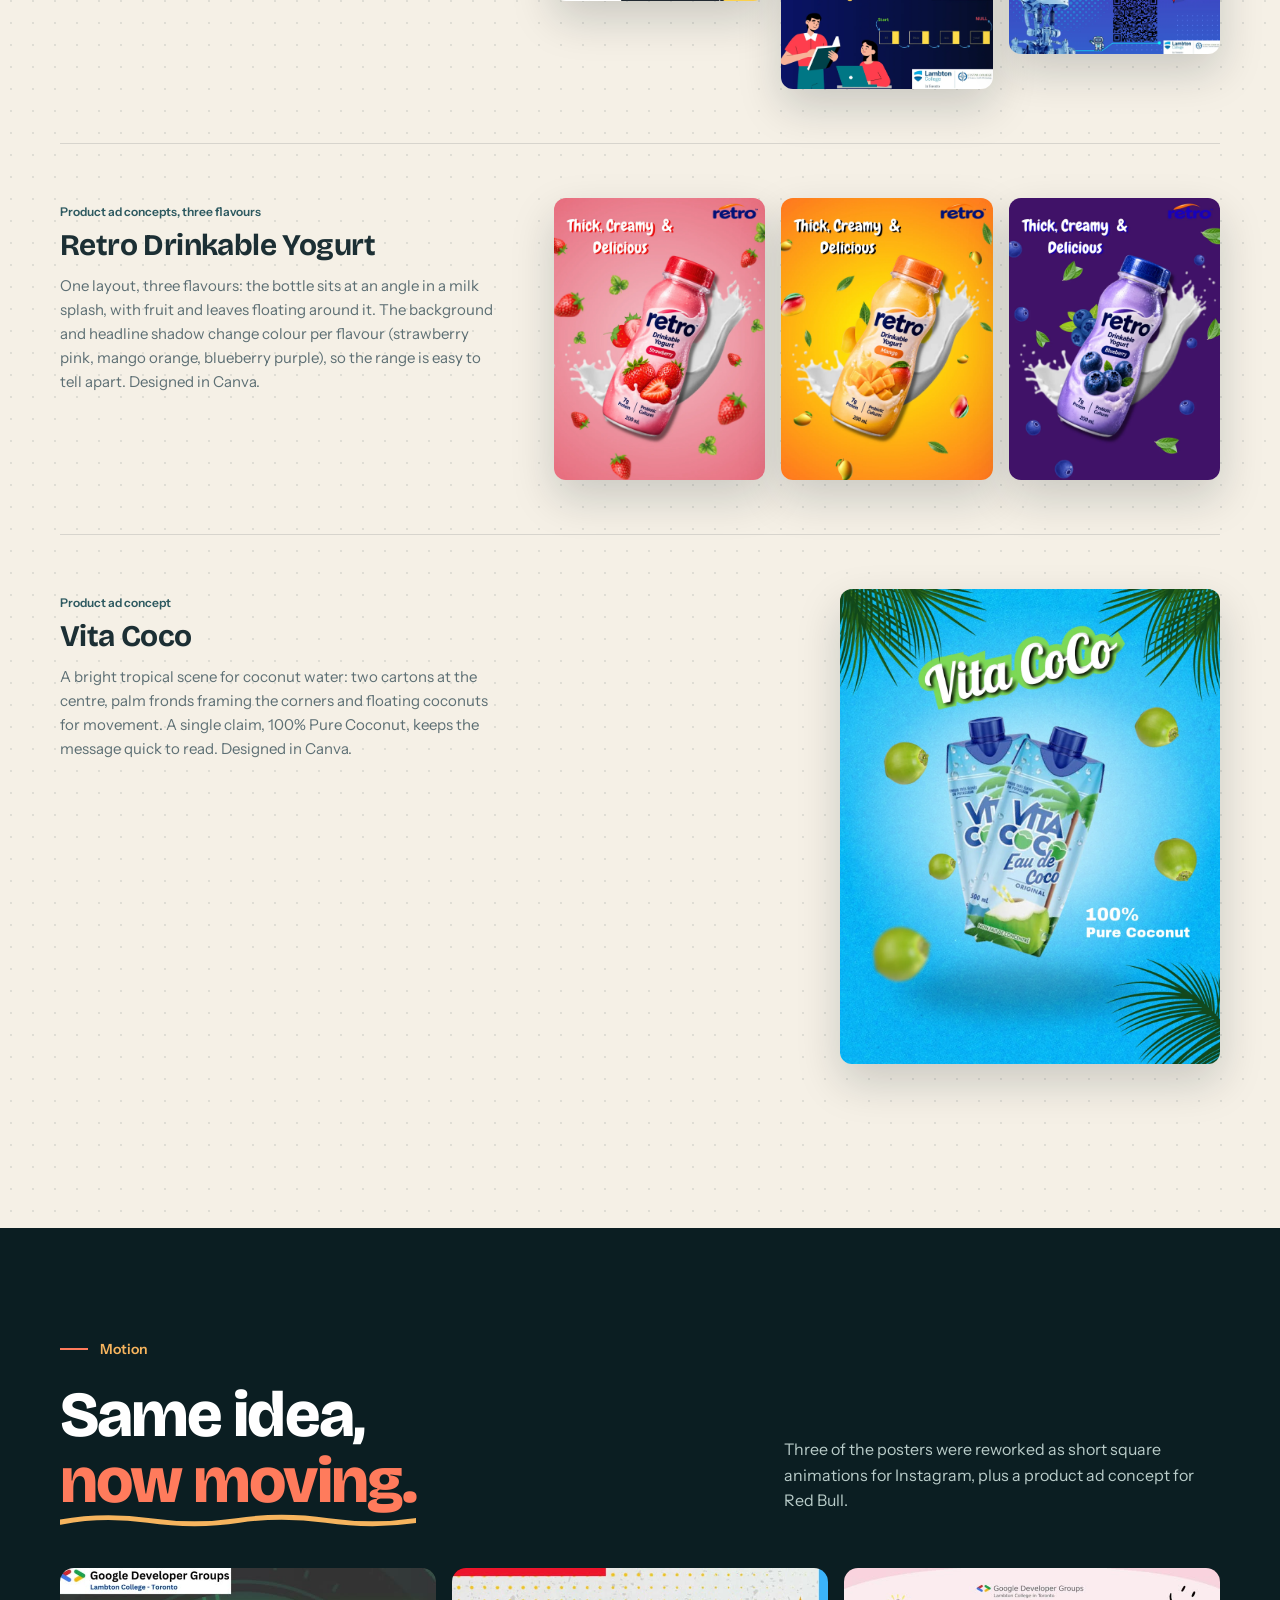
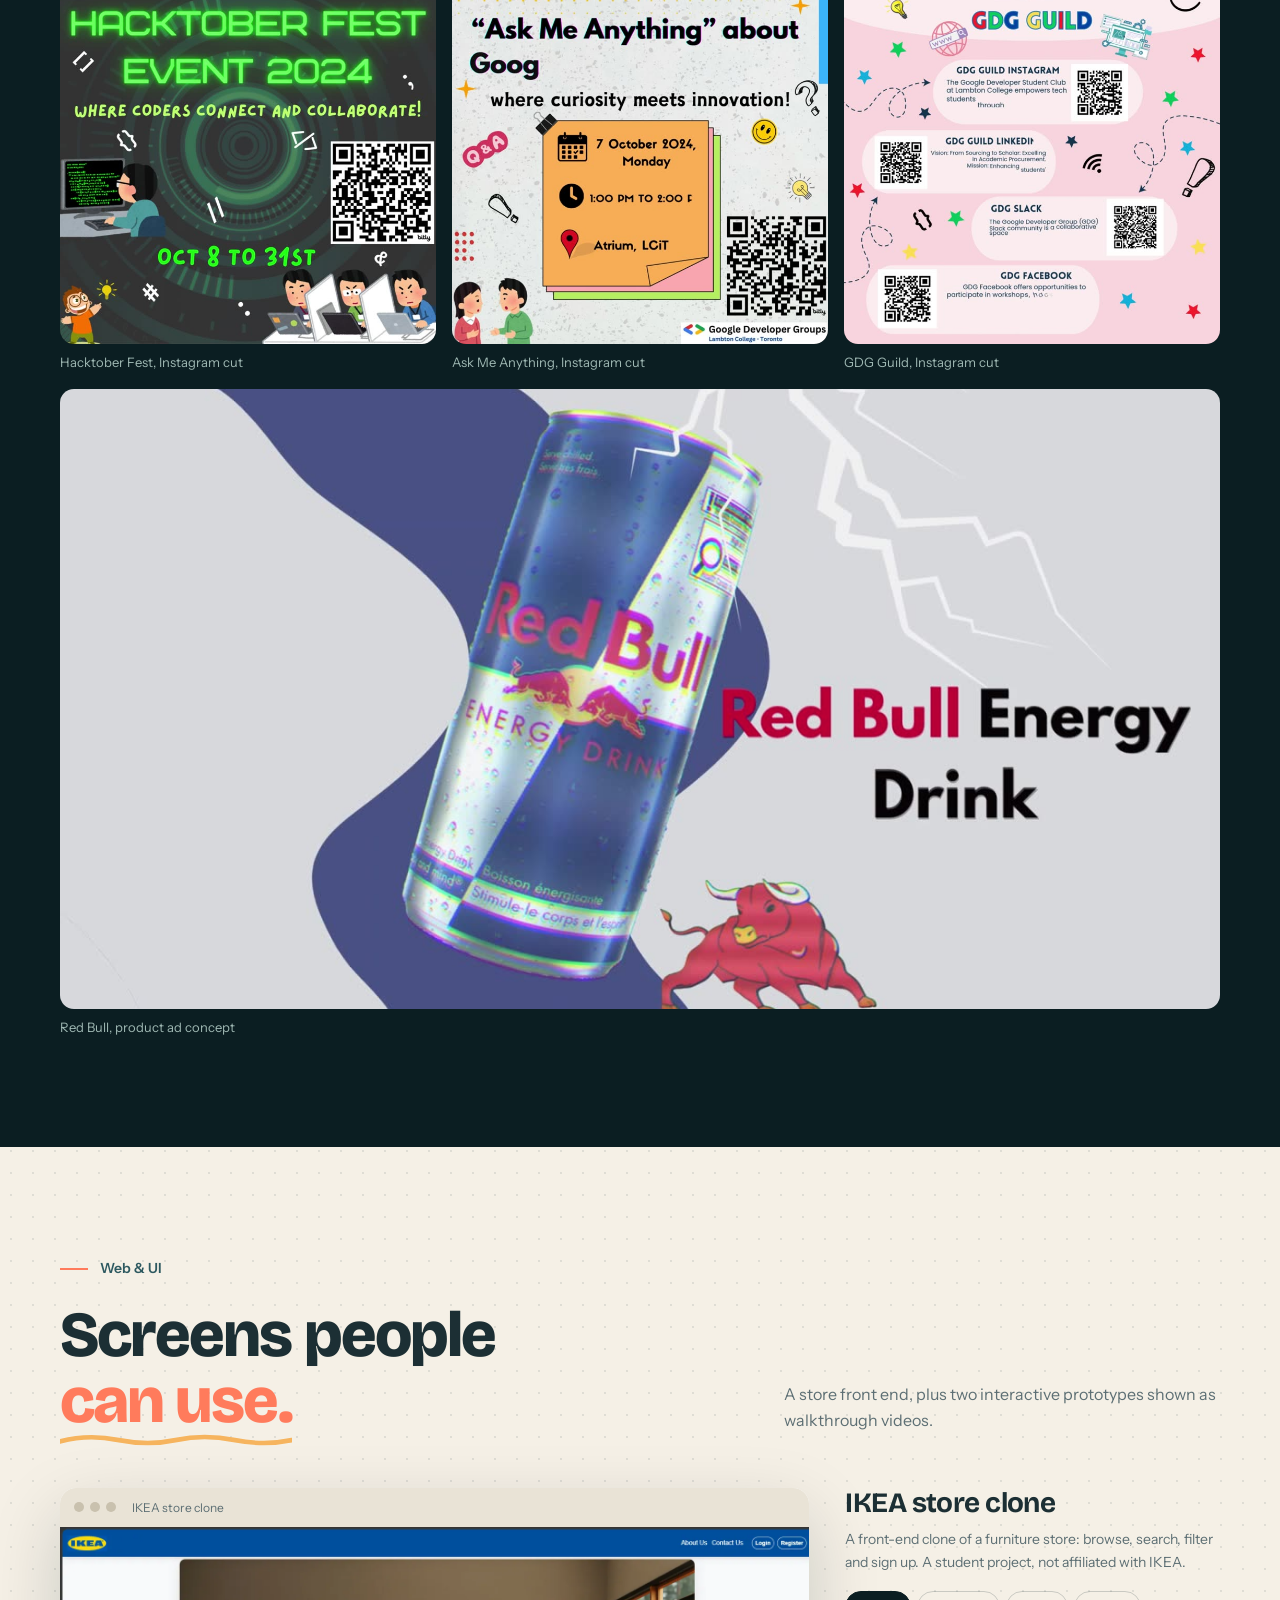
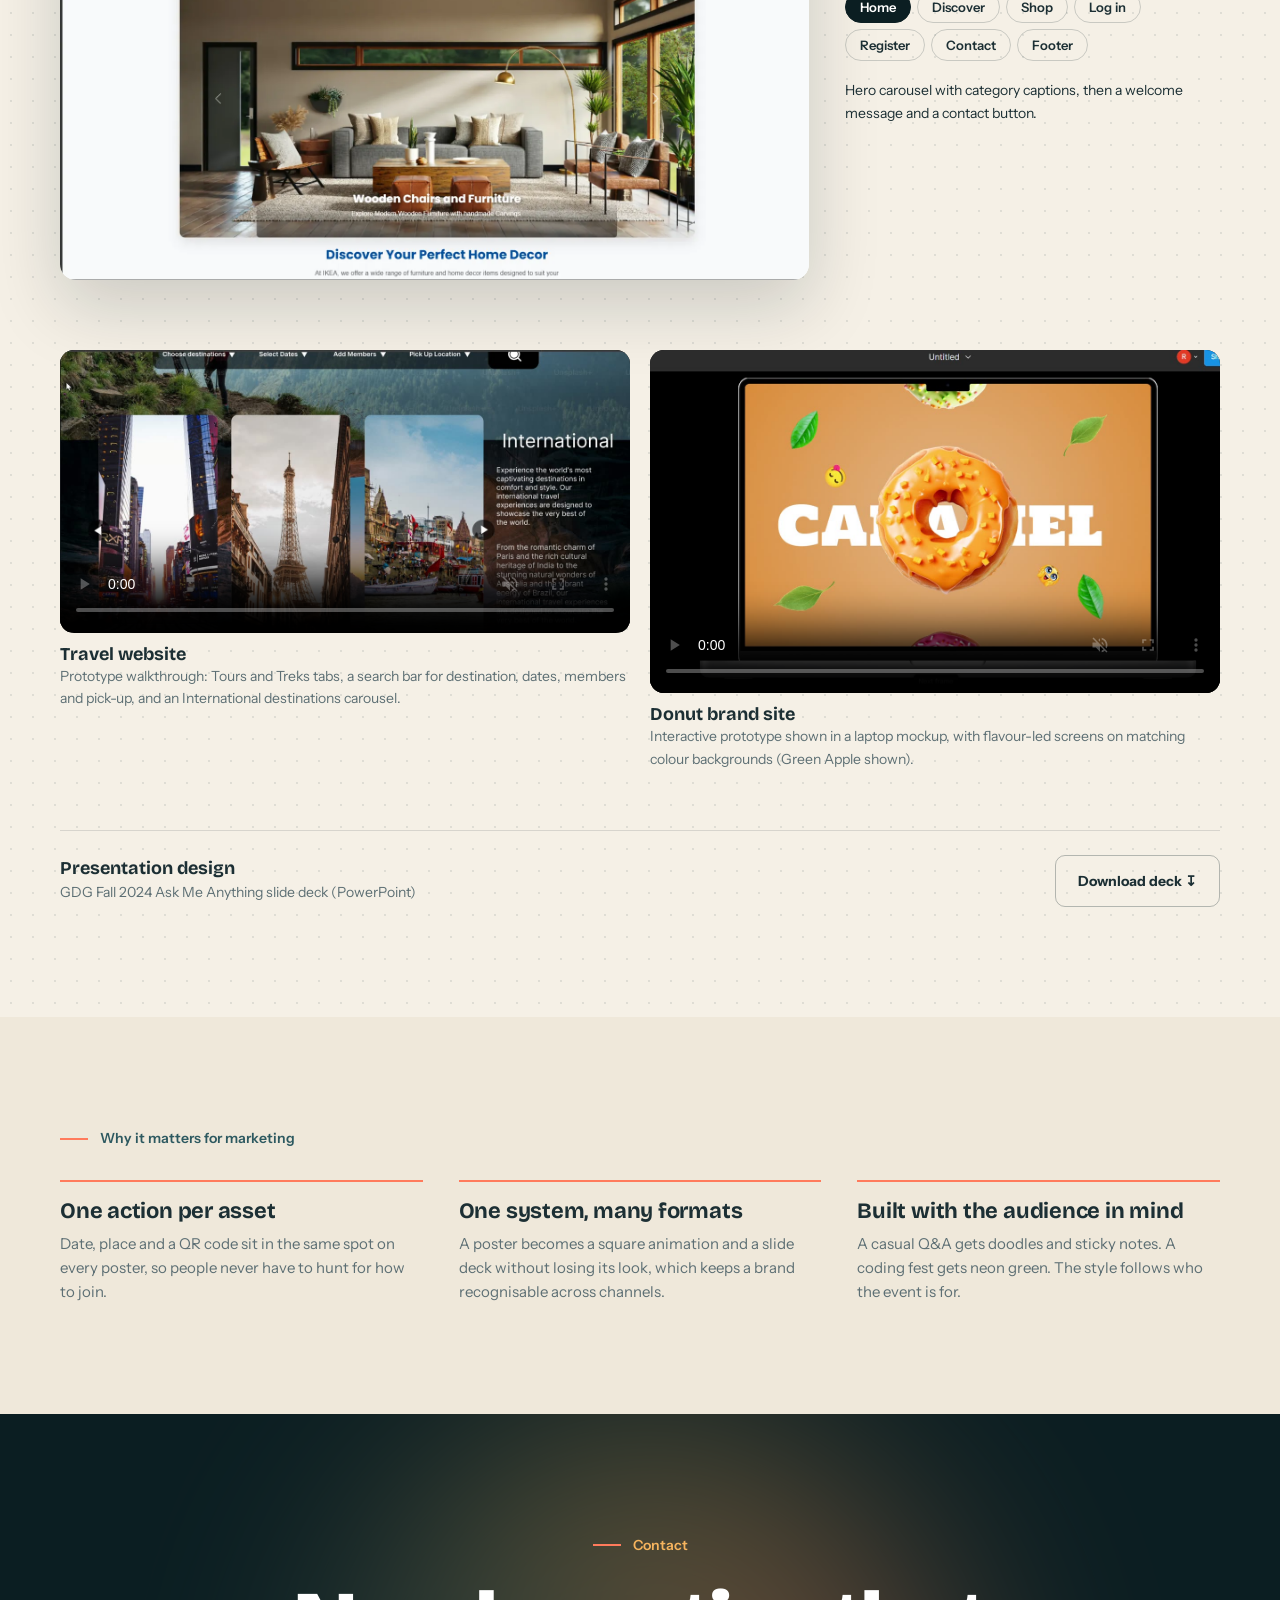
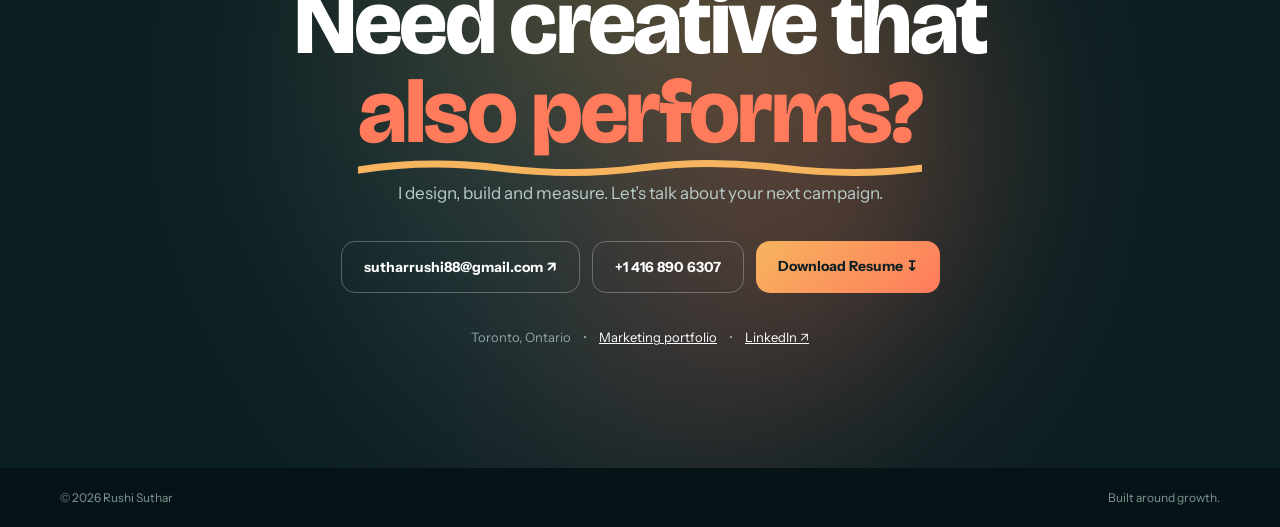
==== commit 8a92168c: "updatess" ====
--- a/design.html
+++ b/design.html
@@ -3,7 +3,7 @@
 <head>
 <meta charset="UTF-8">
 <meta name="viewport" content="width=device-width, initial-scale=1.0">
-<meta name="description" content="Creative work by Rushi Suthar: event posters, animated social posts, web prototypes and a store UI.">
+<meta name="description" content="Creative work by Rushi Suthar: event posters, product ads, animated social posts, web prototypes and a store UI.">
 <meta name="theme-color" content="#0b1e22">
 <title>Creative Work — Rushi Suthar</title>
 <link rel="preconnect" href="https://fonts.googleapis.com">
@@ -31,13 +31,13 @@
   <div class="hero-copy">
     <div class="eyebrow"><span></span>Creative work</div>
     <h1><span class="ln"><span>Made to be noticed.</span></span><span class="ln"><span class="grad">Built to be acted on.</span></span></h1>
-    <p>Event posters, animated social posts, web prototypes and a store UI. Every piece has one job: get someone to scan, click or show up.</p>
+    <p>Event posters, product ads, animated social posts, web prototypes and a store UI. Every piece has one job: get someone to scan, click or show up.</p>
     <div class="actions">
       <a href="#posters" class="btn primary">See the posters ↓</a>
       <a href="index.html" class="btn light">Back to marketing work</a>
     </div>
     <div class="proof">
-      <div><b>8</b><small>event posters</small></div>
+      <div><b>10+</b><small>posters and product ads</small></div>
       <div><b>4</b><small>animated pieces</small></div>
       <div><b>3</b><small>web and UI projects</small></div>
     </div>
@@ -53,7 +53,7 @@
   <div class="label">Posters</div>
   <div class="section-intro">
     <h2>Posters that fill<br><em>the room.</em></h2>
-    <p>Designed for Google Developer Group events at Lambton College. Each one carries the date, place and a QR code, so the next step is always one scan away. Select any poster to see it full size.</p>
+    <p>Designed for Google Developer Group events at Lambton College. Each one carries the date, place and a QR code, so the next step is always one scan away. The last two sets are Canva product ad concepts for Retro yogurt and Vita Coco. Select any poster to see it full size.</p>
   </div>
   <div id="campaigns"></div>
 </section>
--- a/style.css
+++ b/style.css
@@ -482,3 +482,152 @@
 .svc span{font-size:15px;color:var(--muted);max-width:44ch}.svc a:hover span{color:var(--ink)}
 .svc i{font-style:normal;font-size:30px}
 @media(max-width:700px){.svc a{grid-template-columns:1fr auto;gap:8px}.svc span{grid-column:1/-1;grid-row:2}}
+
+/* ===== Case studies ===== */
+.study-list{display:flex;flex-direction:column;gap:20px}
+.study{background:#fff;border:1px solid rgba(28,47,52,.08);border-radius:28px;padding:34px;transition:transform .4s,box-shadow .4s}
+.study:hover{transform:translateY(-4px);box-shadow:0 24px 60px rgba(11,30,34,.12)}
+.study-head{display:grid;grid-template-columns:auto 1fr auto;gap:26px;align-items:start;padding-bottom:26px;border-bottom:1px solid rgba(28,47,52,.1)}
+.study-head>*,.study-body>*{min-width:0}
+.study-num{font:800 44px/1 var(--d);letter-spacing:-.04em;background:linear-gradient(135deg,var(--amber),var(--coral));-webkit-background-clip:text;background-clip:text;color:transparent}
+.study-title h3{font:700 26px/1.15 var(--d);letter-spacing:-.02em;margin:6px 0 0}
+.study-title h4{font-size:13px;color:var(--muted);margin:6px 0 0;font-weight:500}
+.study-badge{display:inline-block;margin-top:12px;font-size:12px;font-weight:600;color:var(--teal);border:1px dashed rgba(45,89,96,.55);border-radius:20px;padding:4px 12px}
+.study-metrics{display:flex;gap:10px;flex-wrap:wrap;justify-content:flex-end}
+.study-metrics div{background:var(--ink);color:#fff;border-radius:18px;padding:14px 18px;min-width:132px;max-width:190px}
+.study-metrics strong{display:block;font:800 26px/1.1 var(--d);letter-spacing:-.03em;background:linear-gradient(135deg,var(--amber),var(--coral));-webkit-background-clip:text;background-clip:text;color:transparent;white-space:nowrap}
+.study-metrics span{display:block;margin-top:6px;font-size:12px;line-height:1.3;color:#9fb8b3}
+.study-body{display:grid;grid-template-columns:1fr 1.6fr 1fr;gap:34px;padding-top:26px}
+.study-body h5{font:700 12px var(--d);color:var(--coral);text-transform:uppercase;letter-spacing:.09em;margin-bottom:12px}
+.study-body p,.study-body li{font-size:14px;color:var(--muted)}
+.study-body ul{list-style:none;display:flex;flex-direction:column;gap:10px}
+.study-body li{position:relative;padding-left:20px}
+.study-body li::before{content:"";position:absolute;left:0;top:.7em;width:9px;height:2px;border-radius:2px;background:var(--coral)}
+.study-result{background:var(--paper);border-radius:18px;padding:18px 20px;align-self:start}
+.study-result p{color:var(--text);font-weight:500}
+.study>.exp-tags{margin-top:26px}
+@media(max-width:1000px){
+  .study-head{grid-template-columns:auto 1fr}
+  .study-metrics{grid-column:1/-1;justify-content:flex-start}
+}
+@media(max-width:900px){
+  .study-body{grid-template-columns:1fr;gap:24px}
+}
+@media(max-width:560px){
+  .study{padding:22px;border-radius:22px}
+  .study-head{grid-template-columns:1fr;gap:10px}
+  .study-num{font-size:34px}
+  .study-title h3{font-size:22px}
+  .study-metrics div{flex:1 1 130px;max-width:none}
+  .study-metrics strong{font-size:22px}
+}
+
+/* =====================================================================
+   RESPONSIVE + ALIGNMENT PASS (final overrides, keep at the end of file)
+   ===================================================================== */
+html{-webkit-text-size-adjust:100%;text-size-adjust:100%}
+body{padding-left:env(safe-area-inset-left);padding-right:env(safe-area-inset-right)}
+main{overflow-x:clip}
+img,video,svg{max-width:100%}
+.container{width:min(1160px,calc(100% - 40px))}
+
+/* --- Headings: let each section title use its full column --- */
+.section-intro h2,.toolkit h2,.contact h2{max-width:none}
+.toolkit h2{font-size:clamp(34px,4vw,56px)}
+.section-intro{align-items:end}
+.section-intro p{max-width:48ch}
+
+/* --- Nav: keep links from crowding between 1100 and 1240px --- */
+@media(min-width:1101px) and (max-width:1240px){.links{gap:18px}.links a{font-size:12.5px}}
+
+/* --- Hero sticker: text fits the ring, and it no longer covers the ad label --- */
+.sticker{width:88px;height:88px;top:0;right:6px}
+.sticker text{letter-spacing:.06em;font-size:11px}
+.sticker b{font-size:20px}
+.hero-visual{padding-top:76px}
+.ad-top{padding-right:4px}
+
+/* --- Experience / dates stay on one line --- */
+.exp-date b{white-space:nowrap}
+
+/* --- Case studies: match the site's bold card style --- */
+.study{border:2px solid var(--ink);border-radius:16px;box-shadow:6px 6px 0 var(--ink);position:relative}
+.study:hover{transform:translate(-3px,-3px);box-shadow:9px 9px 0 var(--coral)}
+.study-metrics div{border-radius:14px}
+.study-badge{margin-top:12px}
+.study-result{border:1.5px solid var(--ink);border-radius:12px}
+
+/* --- Tablet and below (<= 900px) --- */
+@media(max-width:900px){
+  .hero-visual{width:100%;max-width:560px;justify-self:start;place-items:start;padding-top:70px}
+  .adflow{width:100%}
+  .sticker{right:8px}
+  .impact-card:nth-child(odd),.impact-card:nth-child(even){transform:none}
+  .impact-card{min-height:0}
+  .toolkit h2{font-size:clamp(34px,8vw,48px)}
+  .svc a{padding:22px 6px}
+  .camp-art{justify-content:flex-start}
+}
+@media(min-width:901px){.camp-art{justify-content:flex-end}}
+
+/* --- Phones (<= 560px) --- */
+@media(max-width:560px){
+  .hero-visual{padding-top:62px}
+  .sticker{width:76px;height:76px;right:6px}
+  .sticker b{font-size:17px}
+  .sticker text{font-size:10px}
+
+  /* case studies */
+  .study{box-shadow:4px 4px 0 var(--ink)}
+  .study-head{gap:12px}
+  .study-metrics{margin-top:4px;gap:8px}
+  .study-metrics div{flex:1 1 120px;min-width:0;padding:12px 14px}
+  .study-metrics strong{font-size:20px;white-space:normal;overflow-wrap:anywhere}
+  .study-body{gap:22px;padding-top:22px}
+
+  /* impact */
+  .impact-process span:last-child{grid-column:1/-1}
+
+  /* dashboard cards: label + delta on the left, value + sparkline on the right */
+  .kpi{display:grid;grid-template-columns:1fr auto;grid-template-areas:"lab val" "dlt spk";align-items:center;gap:8px 12px;padding:14px 16px}
+  .kpi small{grid-area:lab;align-self:end}
+  .kpi strong{grid-area:val;margin:0;text-align:right;font-size:30px}
+  .kpi .delta{grid-area:dlt;justify-self:start;align-self:center}
+  .kpi .sp{grid-area:spk;width:110px;height:34px;margin:0;padding:0;justify-self:end}
+
+  /* creative page */
+  .camp{padding:40px 0}
+  .camp-art{display:grid;grid-template-columns:1fr 1fr;gap:12px}
+  .camp-art .shot{max-width:none;flex:none}
+  .camp-art .shot:only-child{grid-column:1/-1}
+  .camp-art .shot:last-child:nth-child(odd):not(:only-child){grid-column:1/-1;width:calc(50% - 6px);justify-self:center}
+
+  /* contact */
+  .contact h2{font-size:clamp(34px,10.5vw,52px)}
+  .contact-inner>p{font-size:16px}
+  .deck{flex-direction:column;align-items:flex-start}
+  .deck .btn{width:100%;justify-content:center}
+}
+
+/* --- Very small phones (<= 360px) --- */
+@media(max-width:360px){
+  .container{width:calc(100% - 24px)}
+  .hero h1{font-size:32px}
+  .proof{gap:8px}
+  .proof b{font-size:17px}
+  .study,.impact-card,.recommendation,.cert-card,.experience-card{padding:18px}
+  .study-title h3{font-size:20px}
+  .exp-main h3{font-size:22px}
+  .btn{padding:13px 16px}
+}
+
+/* --- Large screens (>= 1600px): a little more room --- */
+@media(min-width:1600px){
+  .container{width:min(1280px,calc(100% - 80px))}
+  .section-intro p{font-size:17px}
+}
+
+/* --- Landscape phones: do not force a tall hero --- */
+@media(max-height:500px) and (orientation:landscape){
+  .hero{min-height:0;padding:40px 0 70px}
+}
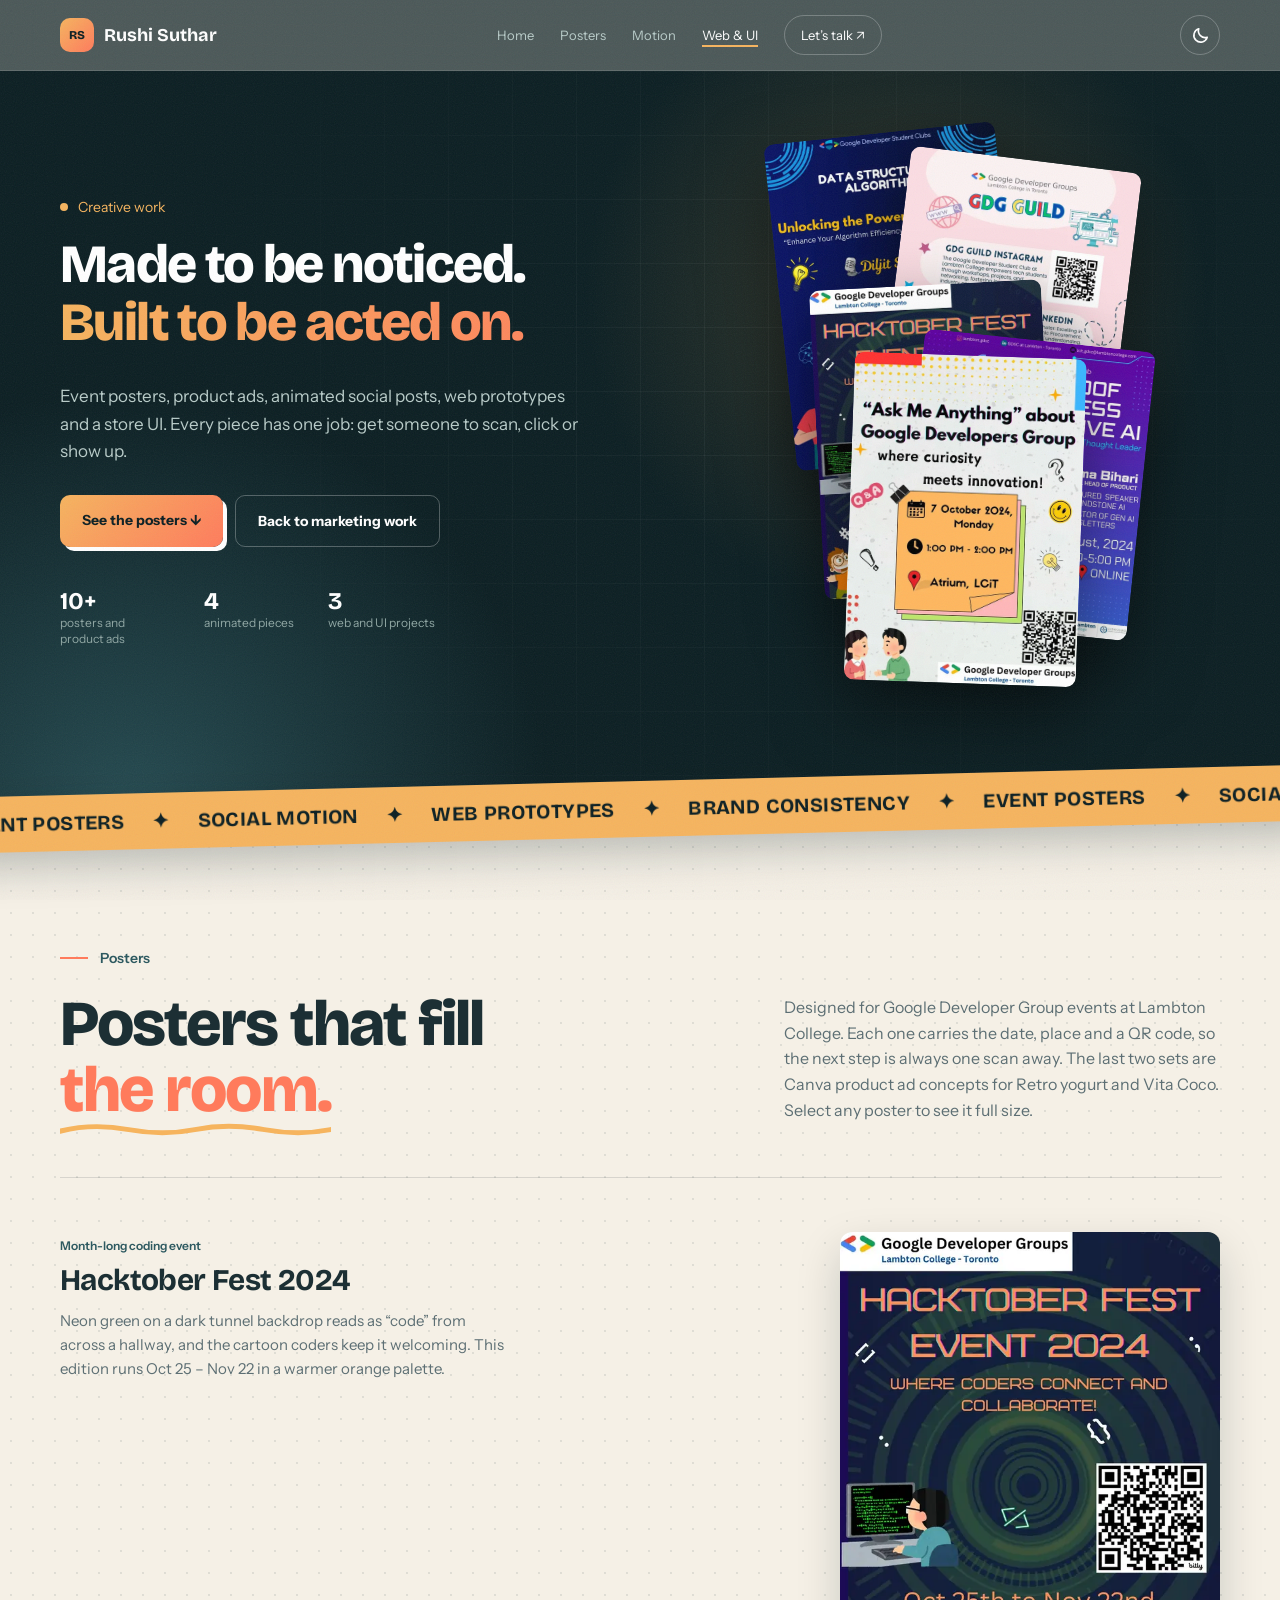
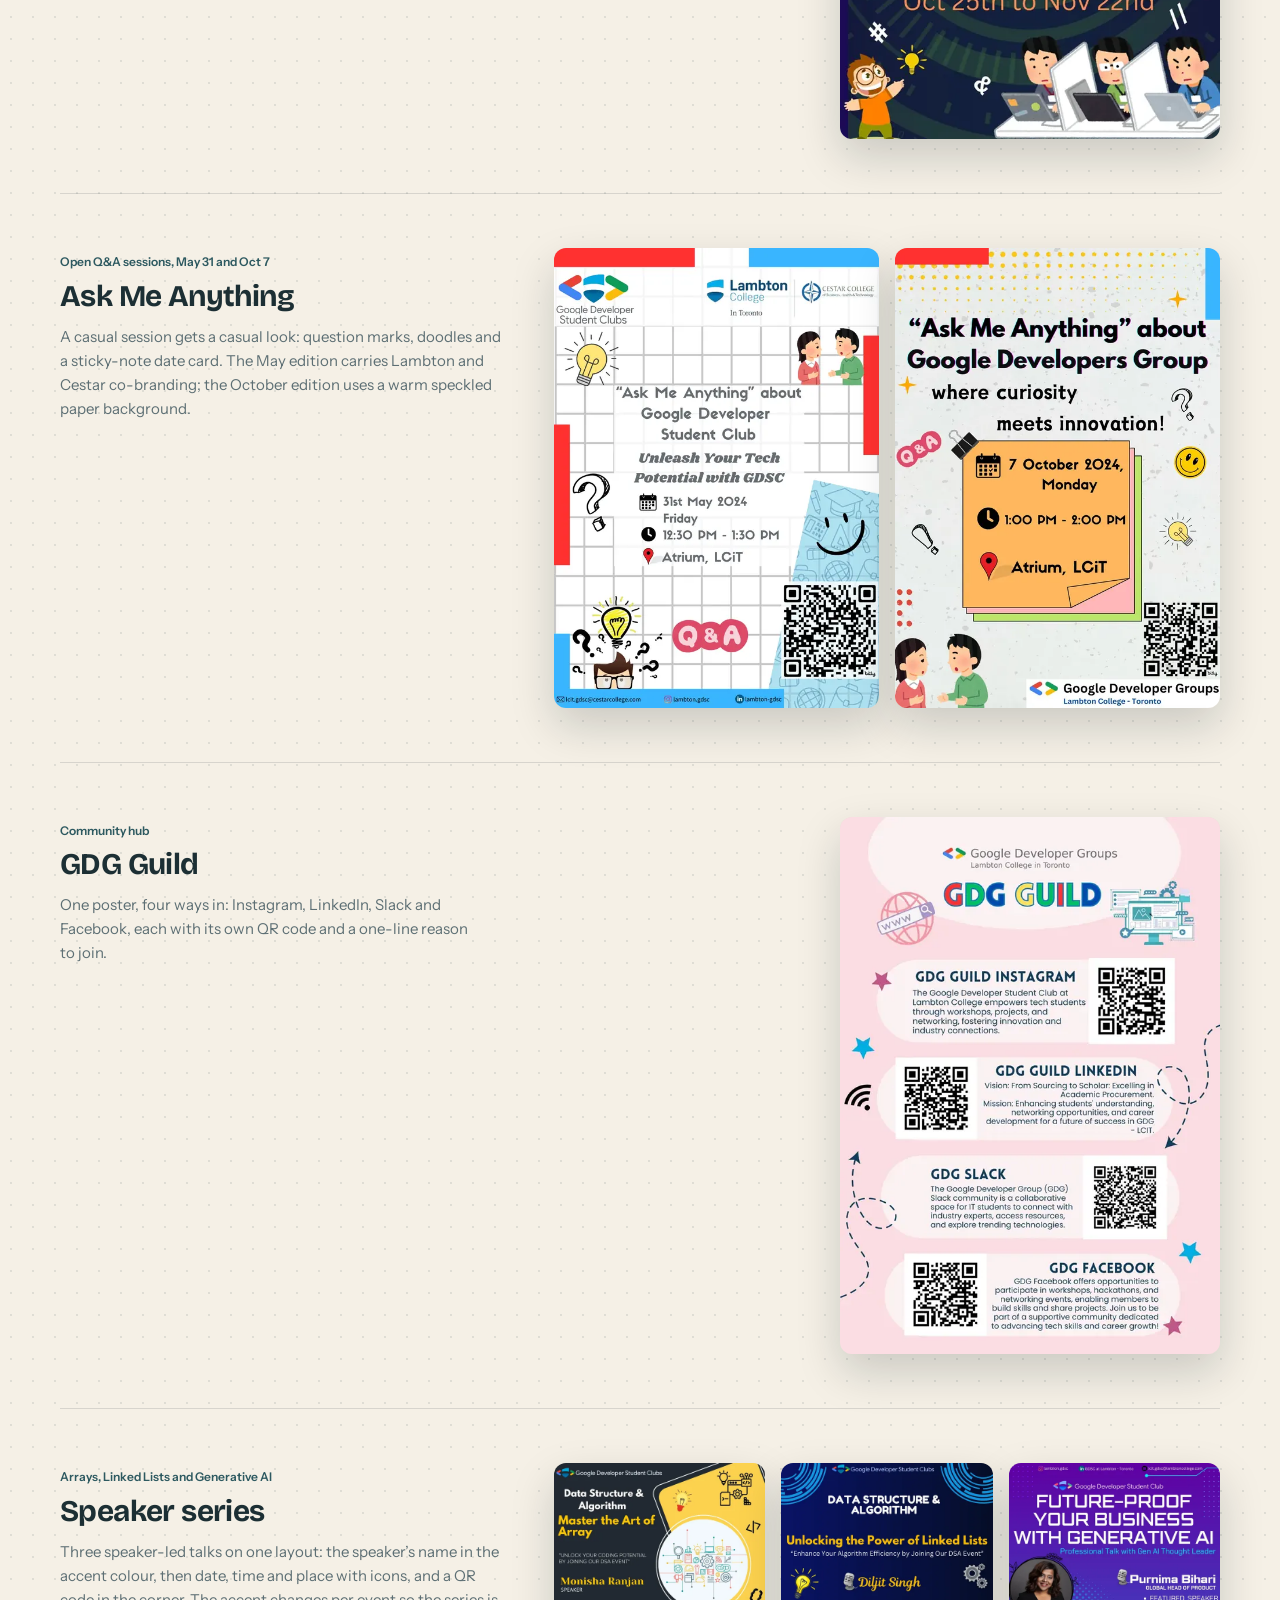
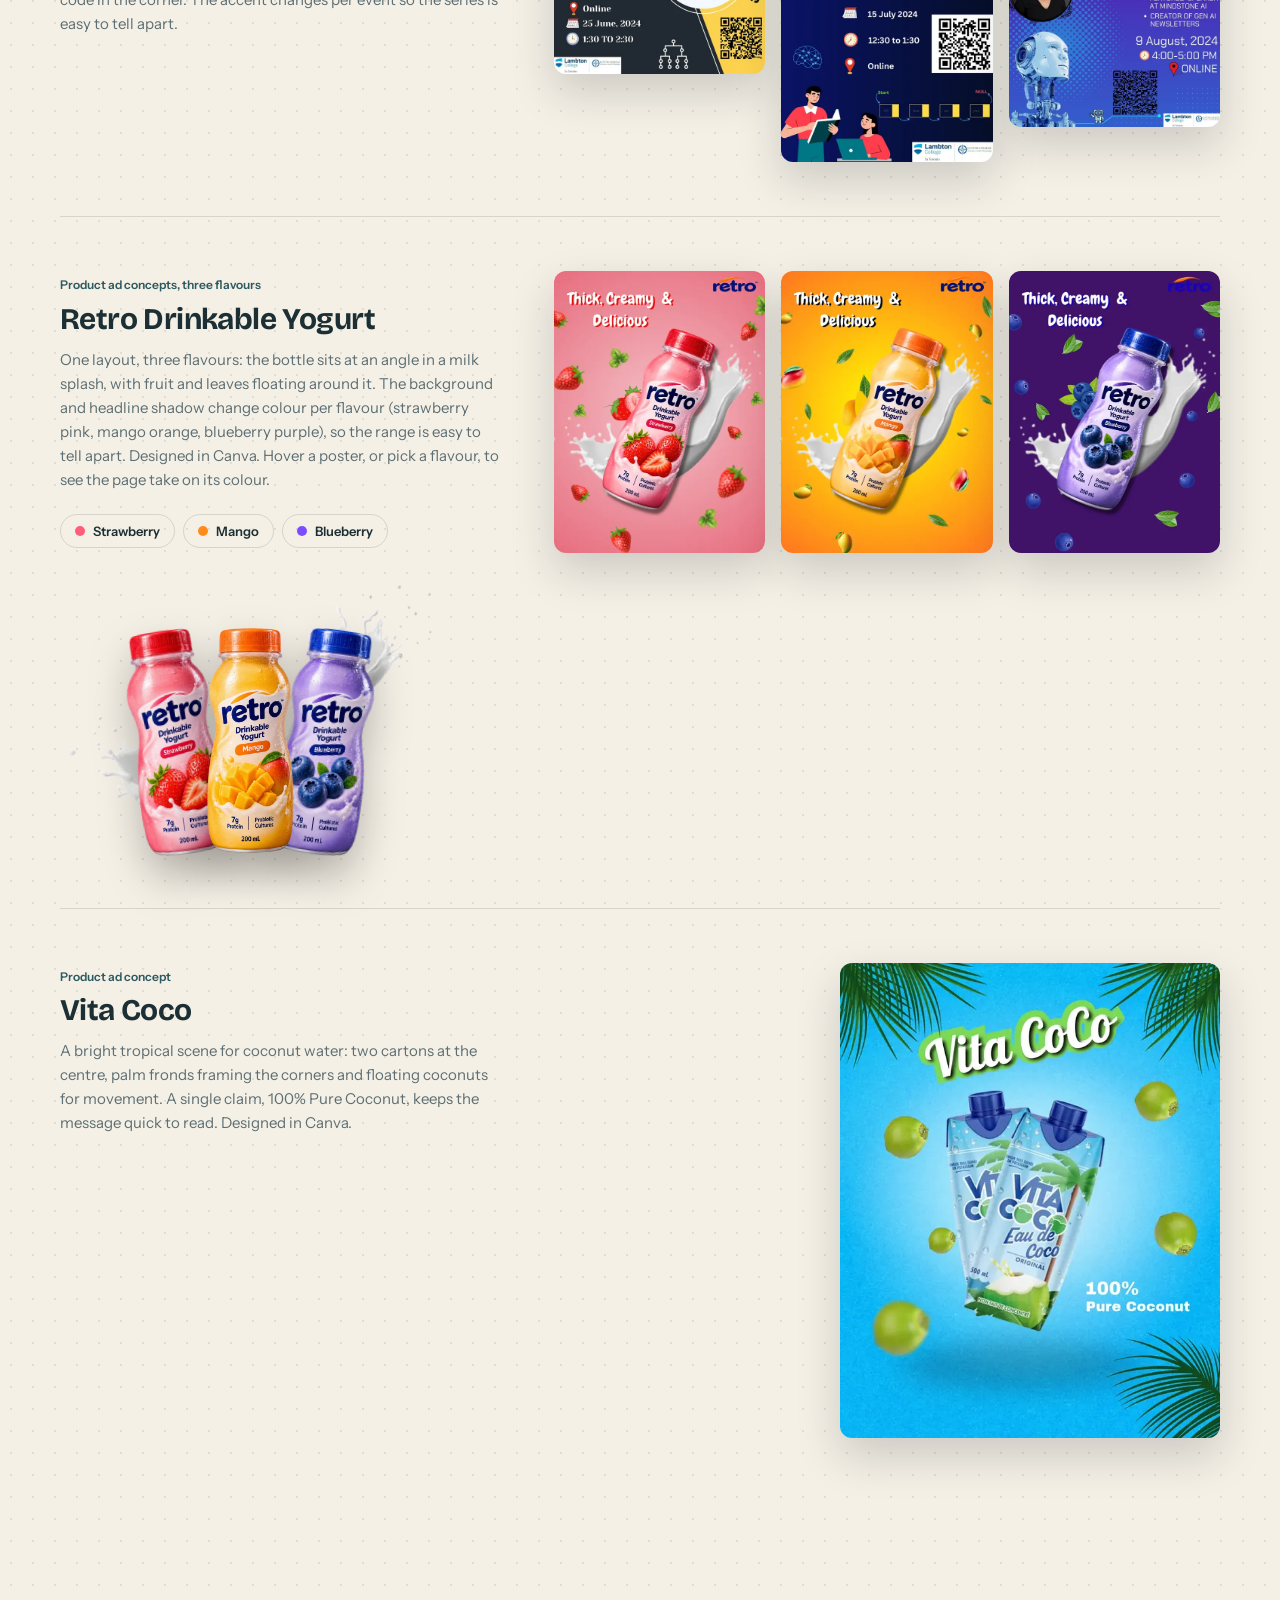
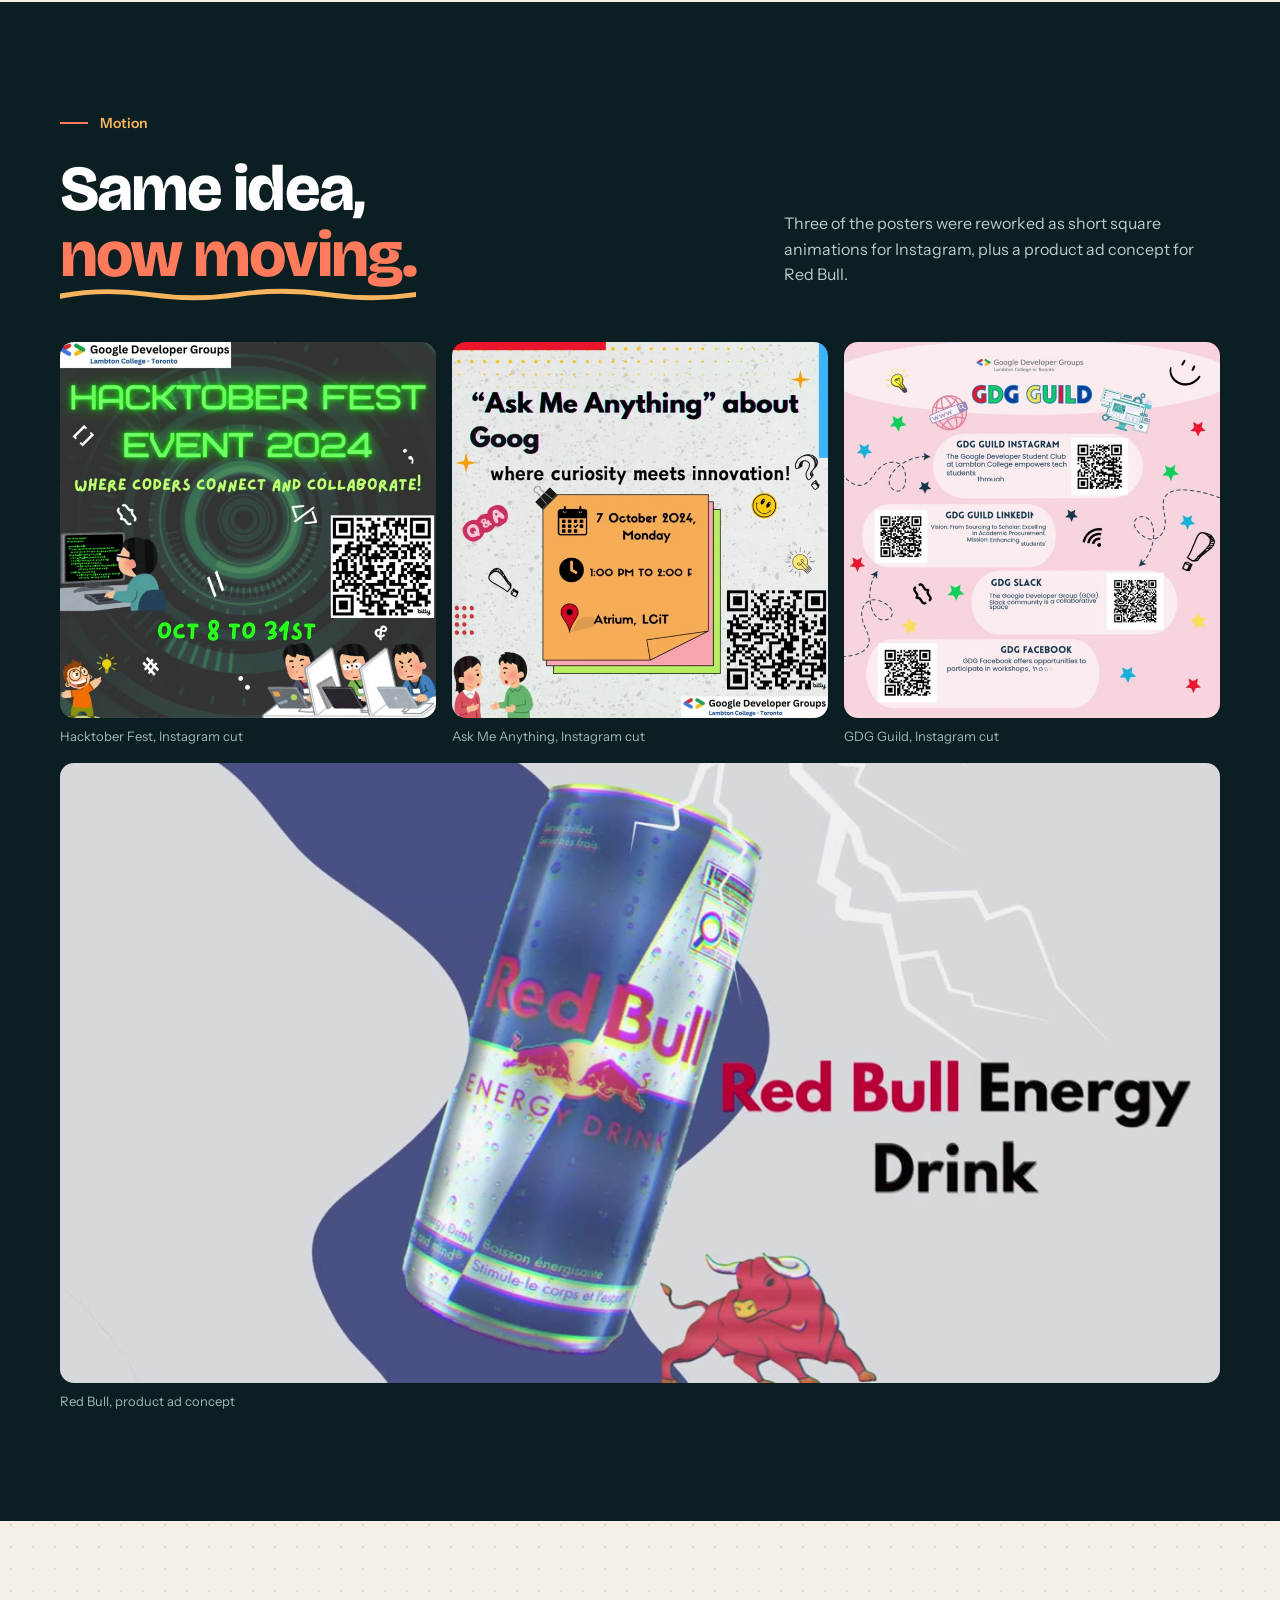
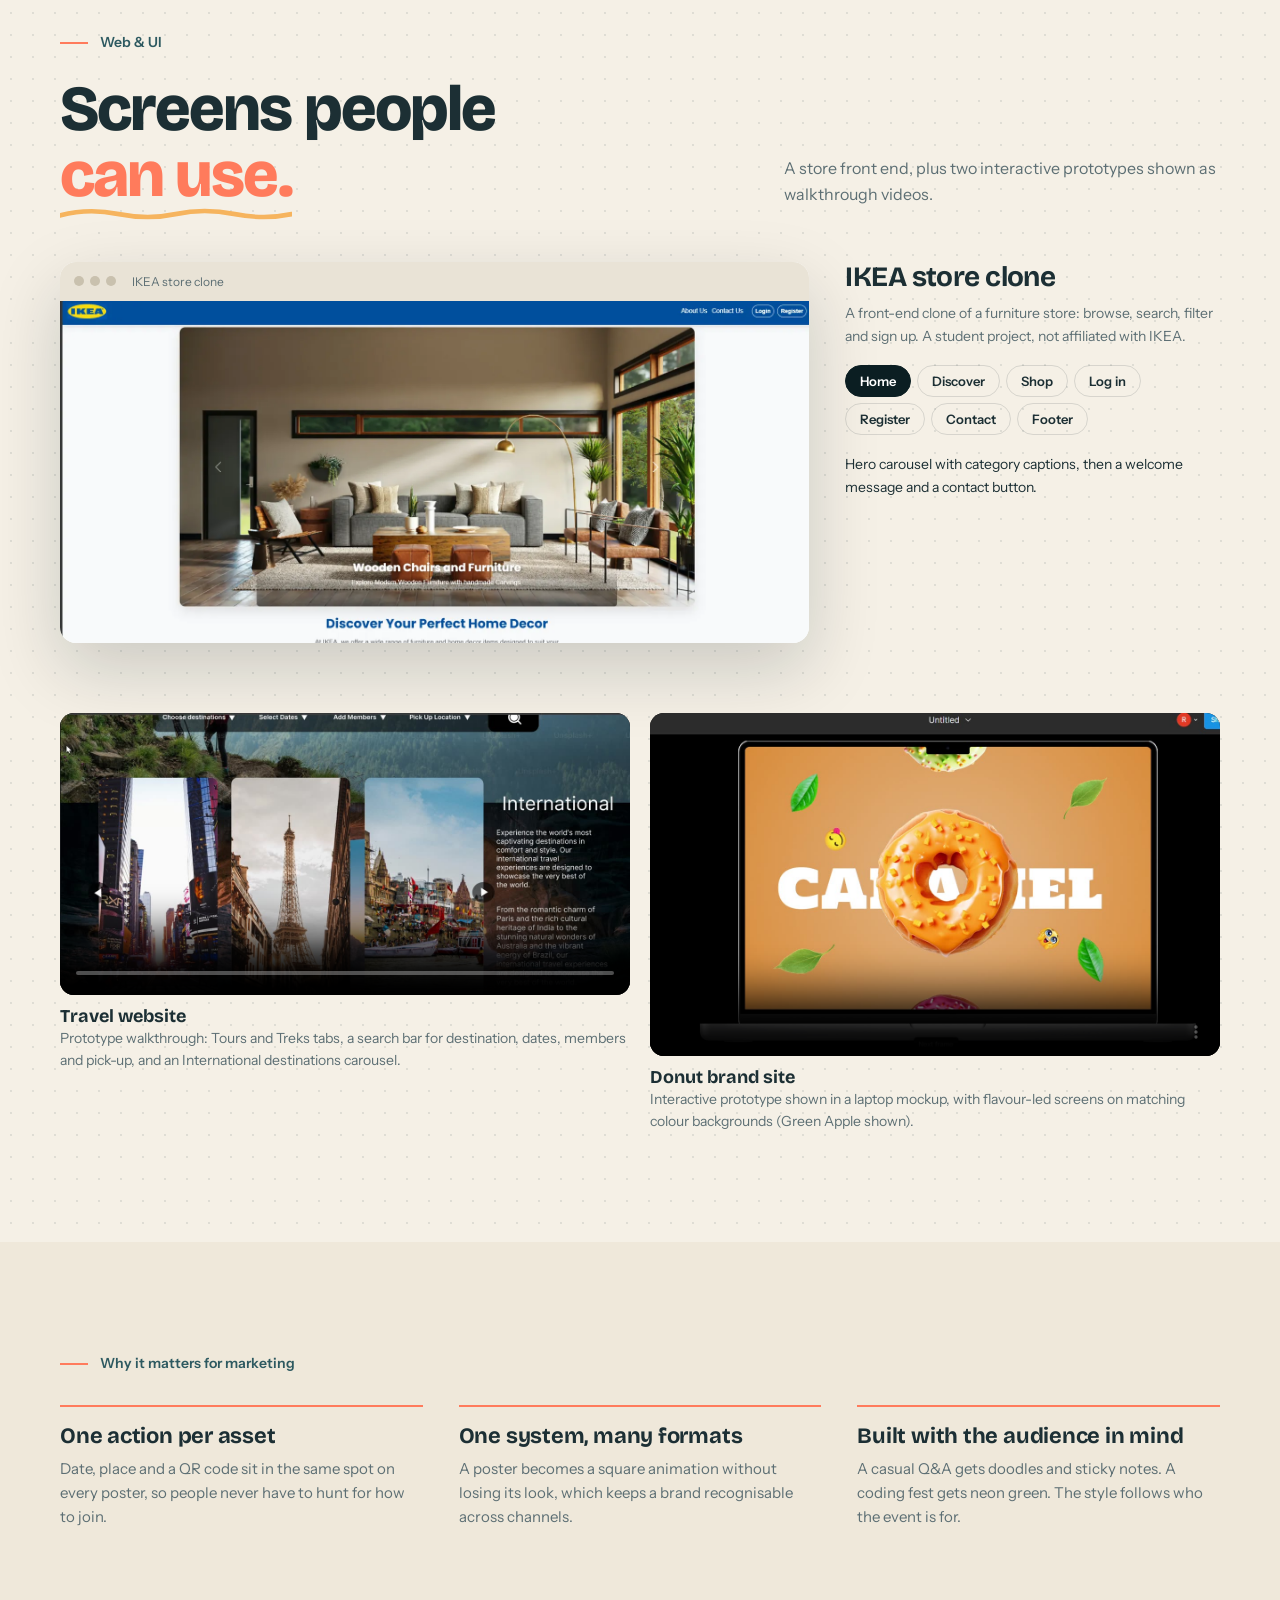
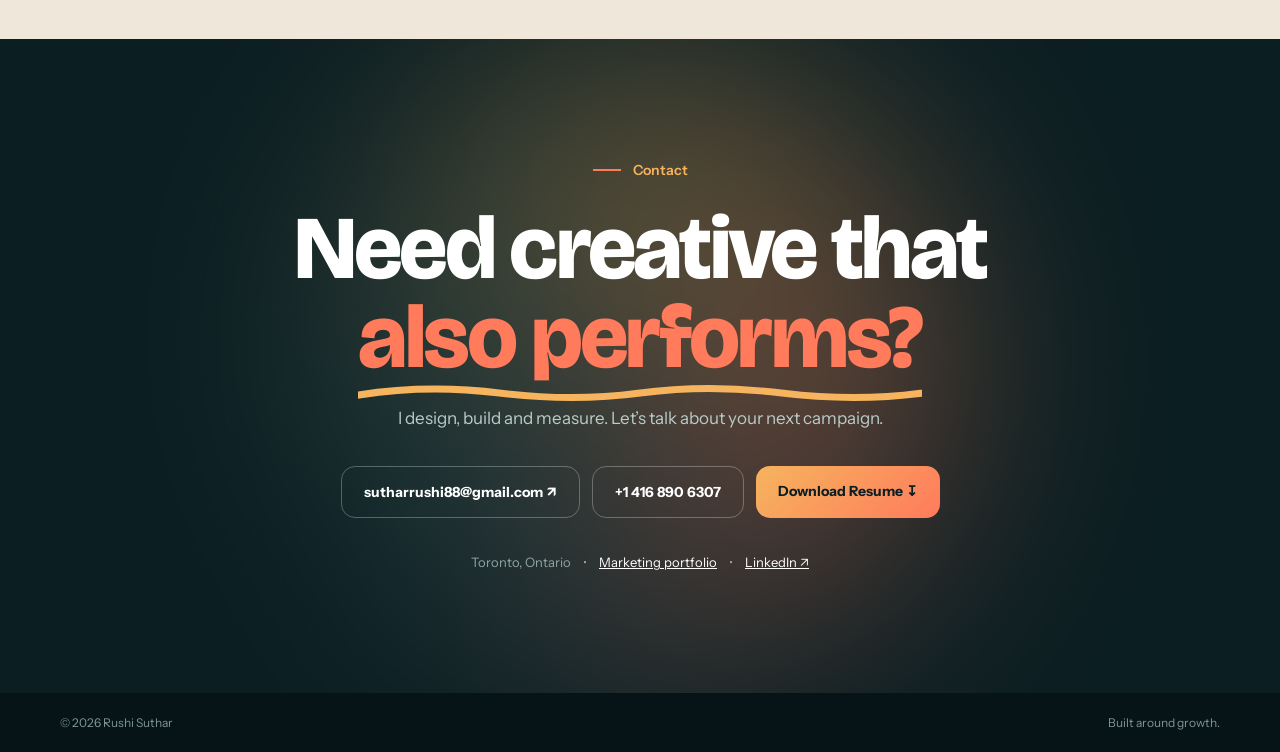
==== commit 41b22597: "updates in website" ====
--- a/design.html
+++ b/design.html
@@ -5,28 +5,49 @@
 <meta name="viewport" content="width=device-width, initial-scale=1.0">
 <meta name="description" content="Creative work by Rushi Suthar: event posters, product ads, animated social posts, web prototypes and a store UI.">
 <meta name="theme-color" content="#0b1e22">
+<link rel="canonical" href="https://YOUR-DOMAIN.com/design.html">
+<meta property="og:type" content="website">
+<meta property="og:site_name" content="Rushi Suthar">
+<meta property="og:title" content="Creative Work — Rushi Suthar">
+<meta property="og:description" content="Event posters, product ads, animated social posts, web prototypes and a store UI. Every piece has one job: get someone to scan, click or show up.">
+<meta property="og:url" content="https://YOUR-DOMAIN.com/design.html">
+<meta property="og:image" content="https://YOUR-DOMAIN.com/assets/og/og-creative.jpg">
+<meta property="og:image:width" content="1200">
+<meta property="og:image:height" content="630">
+<meta property="og:image:alt" content="Rushi Suthar creative work: Retro yogurt ads and event posters">
+<meta property="og:locale" content="en_CA">
+<meta name="twitter:card" content="summary_large_image">
+<meta name="twitter:title" content="Creative Work — Rushi Suthar">
+<meta name="twitter:description" content="Event posters, product ads, animated social posts, web prototypes and a store UI. Every piece has one job: get someone to scan, click or show up.">
+<meta name="twitter:image" content="https://YOUR-DOMAIN.com/assets/og/og-creative.jpg">
+<script>(function(){try{var t=localStorage.getItem('theme');if(t!=='dark'&&t!=='light')t=matchMedia('(prefers-color-scheme: dark)').matches?'dark':'light';document.documentElement.dataset.theme=t}catch(e){}})()</script>
 <title>Creative Work — Rushi Suthar</title>
 <link rel="preconnect" href="https://fonts.googleapis.com">
 <link rel="preconnect" href="https://fonts.gstatic.com" crossorigin>
-<link href="https://fonts.googleapis.com/css2?family=Bricolage+Grotesque:opsz,wght@12..96,500;600;700;800&family=Instrument+Sans:wght@400;500;600;700&display=swap" rel="stylesheet">
+<link rel="preload" as="style" href="https://fonts.googleapis.com/css2?family=Bricolage+Grotesque:opsz,wght@12..96,500;600;700;800&family=Instrument+Sans:wght@400;500;600;700&display=swap" onload="this.rel='stylesheet'">
+<noscript><link rel="stylesheet" href="https://fonts.googleapis.com/css2?family=Bricolage+Grotesque:opsz,wght@12..96,500;600;700;800&family=Instrument+Sans:wght@400;500;600;700&display=swap"></noscript>
 <link rel="stylesheet" href="style.css">
 </head>
 <body>
+<a class="skip" href="#posters">Skip to content</a>
 <header class="nav-wrap">
   <nav class="nav container">
     <a class="logo" href="index.html"><span>RS</span> Rushi Suthar</a>
-    <button class="menu" aria-label="Menu" aria-expanded="false">☰</button>
-    <div class="links">
+    <div class="links" id="site-links">
       <a href="index.html">Home</a>
       <a href="#posters">Posters</a>
       <a href="#motion">Motion</a>
       <a href="#web">Web &amp; UI</a>
       <a href="#contact" class="nav-btn">Let’s talk ↗</a>
     </div>
+    <div class="nav-tools">
+      <button class="theme" type="button" aria-label="Switch to dark theme" aria-pressed="false"><svg class="i-sun" viewBox="0 0 24 24" aria-hidden="true"><circle cx="12" cy="12" r="4.2"/><path d="M12 2.5v2.4M12 19.1v2.4M2.5 12h2.4M19.1 12h2.4M5.3 5.3l1.7 1.7M17 17l1.7 1.7M18.7 5.3L17 7M7 17l-1.7 1.7"/></svg><svg class="i-moon" viewBox="0 0 24 24" aria-hidden="true"><path d="M20.5 14.2A8.5 8.5 0 0 1 9.8 3.5a8.6 8.6 0 1 0 10.7 10.7z"/></svg></button>
+      <button class="menu" aria-label="Menu" aria-expanded="false" aria-controls="site-links">☰</button>
+    </div>
   </nav>
 </header>
 
-<main>
+<main id="main">
 <section class="hero-wrap studio"><div class="hero container">
   <div class="hero-copy">
     <div class="eyebrow"><span></span>Creative work</div>
@@ -46,7 +67,7 @@
 </div></section>
 
 <div class="ticker"><div class="ticker-track">
-  <span>EVENT POSTERS</span>✦<span>SOCIAL MOTION</span>✦<span>WEB PROTOTYPES</span>✦<span>BRAND CONSISTENCY</span>✦<span>PRESENTATION DESIGN</span>✦
+  <span>EVENT POSTERS</span>✦<span>SOCIAL MOTION</span>✦<span>WEB PROTOTYPES</span>✦<span>BRAND CONSISTENCY</span>✦
 </div></div>
 
 <section id="posters" class="section container">
@@ -78,7 +99,7 @@
   <div class="ik">
     <div class="frame">
       <div class="dots"><i></i><i></i><i></i><small>IKEA store clone</small></div>
-      <button class="shot" id="ikMain" aria-label="View screen full size"><img src="assets/ikea/1.webp" alt=""></button>
+      <button class="shot" id="ikMain" aria-label="View screen full size"><img src="assets/ikea/1.webp" width="1600" height="730" alt="" decoding="async"></button>
     </div>
     <div class="ik-side">
       <h3>IKEA store clone</h3>
@@ -88,10 +109,6 @@
     </div>
   </div>
   <div class="protos" id="protos"></div>
-  <div class="deck">
-    <div><b>Presentation design</b><span>GDG Fall 2024 Ask Me Anything slide deck (PowerPoint)</span></div>
-    <a class="btn light" href="assets/GDG_F2024_AMA.pptx" download>Download deck ↧</a>
-  </div>
 </section>
 
 <section class="section why">
@@ -99,7 +116,7 @@
   <div class="label">Why it matters for marketing</div>
   <div class="why-grid">
     <div><h3>One action per asset</h3><p>Date, place and a QR code sit in the same spot on every poster, so people never have to hunt for how to join.</p></div>
-    <div><h3>One system, many formats</h3><p>A poster becomes a square animation and a slide deck without losing its look, which keeps a brand recognisable across channels.</p></div>
+    <div><h3>One system, many formats</h3><p>A poster becomes a square animation without losing its look, which keeps a brand recognisable across channels.</p></div>
     <div><h3>Built with the audience in mind</h3><p>A casual Q&amp;A gets doodles and sticky notes. A coding fest gets neon green. The style follows who the event is for.</p></div>
   </div>
 </div>
@@ -128,7 +145,7 @@
 </div>
 
 <footer><div class="container"><span>© 2026 Rushi Suthar</span><span>Built around growth.</span></div></footer>
-<script src="design.js"></script>
-<script src="script.js"></script>
+<script src="design.js" defer></script>
+<script src="script.js" defer></script>
 </body>
 </html>
--- a/style.css
+++ b/style.css
@@ -631,3 +631,160 @@
 @media(max-height:500px) and (orientation:landscape){
   .hero{min-height:0;padding:40px 0 70px}
 }
+
+
+/* =====================================================================
+   v2 ADDITIONS (keep at the end of the file)
+   1 theme tokens   2 nav + a11y   3 about / headshot
+   4 flavour-reactive Retro section   5 performance + mobile fixes
+   ===================================================================== */
+
+/* ---------- 1. Theme tokens: light (default) and dark ---------- */
+:root{--bg:#f5f0e6;--card:#fff;--soft:#efe8da;--soft2:#e9e3d6;--hair:rgba(28,47,52,.14);--edge:#0b1e22;--edge-sh:#0b1e22;--dots:rgba(28,47,52,.1);color-scheme:light}
+:root[data-theme=dark]{--bg:#081417;--card:#102529;--soft:#163036;--soft2:#1a363c;--text:#e6efed;--muted:#9fb6b3;--teal:#7cc3cb;--hair:rgba(255,255,255,.13);--edge:rgba(255,255,255,.24);--edge-sh:#2d5960;--dots:rgba(255,255,255,.06);color-scheme:dark}
+
+body{background-color:var(--bg);background-image:radial-gradient(var(--dots) 1px,transparent 1px)}
+.experience-card,.cert-card,.recommendation,.study,.frame{background:var(--card)}
+.experience-card,.cert-card,.recommendation,.study{border-color:var(--edge);box-shadow:6px 6px 0 var(--edge-sh)}
+.experience-card:hover,.cert-card:hover,.recommendation:hover,.study:hover{box-shadow:9px 9px 0 var(--coral)}
+.recommendation.featured{background:var(--ink);border-color:var(--ink);box-shadow:6px 6px 0 var(--amber)}
+.recommendation.featured:hover{box-shadow:9px 9px 0 var(--coral)}
+.exp-tags i,.cert-meta i{border-color:var(--edge);background:var(--card);color:var(--text)}
+.experience-list::before{background:var(--hair)}
+.experience-card::before{background:var(--bg)}
+.exp-date i{background:var(--hair)}
+.study-head,.recommendation-foot,.deck,.camp{border-color:var(--hair)}
+.study-result{background:var(--soft);border-color:var(--edge)}
+.cert-img{background:var(--soft)}
+.svc{border-top-color:var(--edge)}.svc a{border-bottom-color:var(--edge)}
+.svc a:hover{color:var(--ink)}
+.tab{border-color:var(--hair)}.tab:hover{background:var(--soft)}
+.why{background:var(--soft)}
+.shot,.dots{background:var(--soft2)}
+.deck .btn{border-color:var(--hair)}.deck .btn:hover{background:var(--soft)}
+@media(max-width:560px){.study{box-shadow:4px 4px 0 var(--edge-sh)}.study:hover{box-shadow:6px 6px 0 var(--coral)}}
+:root[data-theme=dark] .tab[aria-pressed=true]{background:var(--amber);border-color:var(--amber);color:var(--ink)}
+:root[data-theme=dark] .recommendation.featured{border-color:var(--amber)}
+:root[data-theme=dark] .impact-section{background:linear-gradient(160deg,#2d5960,#17383d)}
+:root[data-theme=dark] .experience-card:hover,:root[data-theme=dark] .cert-card:hover,:root[data-theme=dark] .recommendation:hover,:root[data-theme=dark] .study:hover{box-shadow:9px 9px 0 var(--coral)}
+::selection{background:var(--amber);color:var(--ink)}
+
+/* ---------- 2. Nav tools, skip link, scroll offsets ---------- */
+.nav-tools{display:flex;align-items:center;gap:6px;margin-left:18px}
+.theme{width:40px;height:40px;display:grid;place-items:center;border-radius:50%;border:1px solid rgba(255,255,255,.25);background:transparent;color:#fff;transition:background .25s,color .25s,border-color .25s}
+.theme:hover{background:var(--amber);color:var(--ink);border-color:var(--amber)}
+.theme svg{width:19px;height:19px;fill:none;stroke:currentColor;stroke-width:2;stroke-linecap:round;stroke-linejoin:round}
+.theme .i-sun{display:none}
+:root[data-theme=dark] .theme .i-sun{display:block}
+:root[data-theme=dark] .theme .i-moon{display:none}
+.menu{width:40px;height:40px;line-height:1}
+.links a[aria-current=true]:not(.nav-btn){color:#fff;box-shadow:0 2px 0 var(--amber)}
+@media(max-width:1100px){.nav-tools{margin-left:0}.links a[aria-current=true]:not(.nav-btn){box-shadow:none;color:var(--amber)}}
+.skip{position:fixed;left:12px;top:-64px;z-index:200;background:var(--amber);color:var(--ink);padding:10px 16px;border-radius:10px;font-weight:700;font-size:14px;text-decoration:none;transition:top .2s}
+.skip:focus{top:12px}
+section[id],#contact{scroll-margin-top:84px}
+:focus-visible{outline:2px solid var(--coral);outline-offset:3px}
+.toolkit :focus-visible,.contact :focus-visible,.hero-wrap :focus-visible,.nav-wrap :focus-visible,.dark :focus-visible{outline-color:var(--amber)}
+html.lb-open{overflow:hidden}
+
+/* ---------- 3. About + headshot (visible once assets/headshot.jpg exists) ---------- */
+.about{display:grid;grid-template-columns:.75fr 1.25fr;gap:70px;align-items:center}
+.about[hidden]{display:none}
+.about-photo{width:100%;max-width:400px;justify-self:center}
+.about-photo img{display:block;width:100%;height:auto;aspect-ratio:4/5;object-fit:cover;border:2px solid var(--edge);border-radius:16px;box-shadow:10px 10px 0 var(--coral);background:var(--soft2)}
+.about-copy{min-width:0}
+.about-copy h2{font:800 clamp(38px,5vw,64px)/1.03 var(--d);letter-spacing:-.03em;margin:22px 0 18px}
+.about-copy>p{max-width:52ch;color:var(--muted);font-size:17px}
+.about-facts{display:flex;flex-wrap:wrap;gap:8px;margin-top:22px}
+.about-facts span{font-size:13px;font-weight:600;padding:6px 13px;border:1.5px solid var(--edge);border-radius:20px}
+.about .actions{margin:28px 0 0}
+.about .light{color:var(--text);border-color:var(--hair)}.about .light:hover{background:var(--soft)}
+.sticker.has-photo b{display:none}
+.sticker img{position:absolute;left:23%;top:23%;width:54%;height:54%;max-width:none;border-radius:50%;object-fit:cover}
+@media(max-width:900px){.about{grid-template-columns:1fr;gap:34px}.about-photo{max-width:300px;justify-self:start}}
+@media(max-width:560px){.about-photo{max-width:240px}.about .actions .btn{width:100%;justify-content:center}}
+
+/* ---------- 4. Flavour-reactive Retro section ---------- */
+.retro{position:relative;isolation:isolate;--gx:70%;--gy:45%}
+.retro-glow{position:absolute;z-index:-1;top:0;bottom:0;left:50%;width:100vw;transform:translateX(-50%);pointer-events:none;-webkit-mask-image:linear-gradient(transparent,#000 18%,#000 82%,transparent);mask-image:linear-gradient(transparent,#000 18%,#000 82%,transparent)}
+.retro-glow i{position:absolute;inset:0;opacity:0;transition:opacity .6s ease;background:radial-gradient(44% 64% at var(--gx) var(--gy),rgba(var(--c),.46),transparent 72%),linear-gradient(rgba(var(--c),.14),rgba(var(--c),.14))}
+:root[data-theme=dark] .retro-glow i{background:radial-gradient(44% 64% at var(--gx) var(--gy),rgba(var(--c),.5),transparent 72%),linear-gradient(rgba(var(--c),.18),rgba(var(--c),.18))}
+.flavors{display:flex;flex-wrap:wrap;gap:8px;margin-top:22px}
+.chip{display:inline-flex;align-items:center;gap:8px;font:600 13px 'Instrument Sans',sans-serif;padding:8px 14px;border-radius:999px;border:1.5px solid var(--hair);background:transparent;color:var(--text);transition:background .3s,border-color .3s}
+.chip i{width:10px;height:10px;border-radius:50%;background:rgb(var(--c))}
+.chip:hover{background:rgba(var(--c),.12)}
+.stage{position:relative;height:280px;margin-top:26px;--px:0;--py:0;max-width:380px}
+.stage img{position:absolute;display:block;pointer-events:none;user-select:none;-webkit-user-drag:none}
+.stage .splash{left:50%;bottom:3%;width:96%;height:auto;transform:translateX(-50%);opacity:.9}
+.stage .bt{left:50%;bottom:0;height:86%;width:auto;--ox:0%;--rot:0deg;--s:.94;--oy:0px;--k:7;transform-origin:50% 100%;transform:translate(calc(-50% + var(--ox) + var(--px)*var(--k)*1px),calc(var(--oy) + var(--py)*var(--k)*.5px)) rotate(var(--rot)) scale(var(--s));transition:transform .6s cubic-bezier(.2,.8,.2,1),opacity .5s;filter:drop-shadow(0 22px 22px rgba(0,0,0,.28))}
+.stage .bt[data-f=strawberry]{--ox:-64%;--rot:-8deg}
+.stage .bt[data-f=mango]{z-index:2}
+.stage .bt[data-f=blueberry]{--ox:64%;--rot:8deg}
+.stage .fr{opacity:0;--k:15;transform:translate(calc(var(--px)*var(--k)*1px),calc(var(--py)*var(--k)*.7px)) scale(.8);transition:transform .6s cubic-bezier(.2,.8,.2,1),opacity .5s;z-index:3;filter:drop-shadow(0 12px 14px rgba(0,0,0,.25))}
+.stage .fr[data-f=strawberry]{right:0;top:0;width:24%}
+.stage .fr[data-f=mango]{right:2%;top:4%;width:19%}
+.stage .fr[data-f=blueberry]{right:0;top:10%;width:30%}
+.retro .shot{transition:transform .35s cubic-bezier(.2,.8,.2,1),box-shadow .35s,opacity .35s}
+.retro [data-f=strawberry]{--c:255,93,122}
+.retro[data-active=strawberry] .retro-glow i[data-f=strawberry]{opacity:1}
+.retro[data-active=strawberry] .chip[data-f=strawberry]{border-color:rgb(255,93,122);background:rgba(255,93,122,.16)}
+.retro[data-active=strawberry] .shot[data-f=strawberry]{transform:translateY(-8px) scale(1.03);box-shadow:0 0 0 3px rgba(255,93,122,.95),0 30px 80px -10px rgba(255,93,122,.7)}
+.retro[data-active=strawberry] .shot[data-f]:not([data-f=strawberry]){opacity:.7;transform:scale(.97)}
+.retro[data-active=strawberry] .stage .bt[data-f=strawberry]{--s:1.14;--oy:-10px;--rot:0deg}
+.retro[data-active=strawberry] .stage .bt:not([data-f=strawberry]){opacity:.38;--s:.84}
+.retro[data-active=strawberry] .stage .fr[data-f=strawberry]{opacity:1;transform:translate(calc(var(--px)*var(--k)*1px),calc(var(--py)*var(--k)*.7px)) scale(1)}
+.retro [data-f=mango]{--c:255,140,26}
+.retro[data-active=mango] .retro-glow i[data-f=mango]{opacity:1}
+.retro[data-active=mango] .chip[data-f=mango]{border-color:rgb(255,140,26);background:rgba(255,140,26,.16)}
+.retro[data-active=mango] .shot[data-f=mango]{transform:translateY(-8px) scale(1.03);box-shadow:0 0 0 3px rgba(255,140,26,.95),0 30px 80px -10px rgba(255,140,26,.7)}
+.retro[data-active=mango] .shot[data-f]:not([data-f=mango]){opacity:.7;transform:scale(.97)}
+.retro[data-active=mango] .stage .bt[data-f=mango]{--s:1.14;--oy:-10px;--rot:0deg}
+.retro[data-active=mango] .stage .bt:not([data-f=mango]){opacity:.38;--s:.84}
+.retro[data-active=mango] .stage .fr[data-f=mango]{opacity:1;transform:translate(calc(var(--px)*var(--k)*1px),calc(var(--py)*var(--k)*.7px)) scale(1)}
+.retro [data-f=blueberry]{--c:124,77,255}
+.retro[data-active=blueberry] .retro-glow i[data-f=blueberry]{opacity:1}
+.retro[data-active=blueberry] .chip[data-f=blueberry]{border-color:rgb(124,77,255);background:rgba(124,77,255,.16)}
+.retro[data-active=blueberry] .shot[data-f=blueberry]{transform:translateY(-8px) scale(1.03);box-shadow:0 0 0 3px rgba(124,77,255,.95),0 30px 80px -10px rgba(124,77,255,.7)}
+.retro[data-active=blueberry] .shot[data-f]:not([data-f=blueberry]){opacity:.7;transform:scale(.97)}
+.retro[data-active=blueberry] .stage .bt[data-f=blueberry]{--s:1.14;--oy:-10px;--rot:0deg}
+.retro[data-active=blueberry] .stage .bt:not([data-f=blueberry]){opacity:.38;--s:.84}
+.retro[data-active=blueberry] .stage .fr[data-f=blueberry]{opacity:1;transform:translate(calc(var(--px)*var(--k)*1px),calc(var(--py)*var(--k)*.7px)) scale(1)}
+@media(max-width:900px){.stage{height:250px;margin-inline:auto}.stage .fr[data-f=blueberry]{width:26%}.retro .flavors{justify-content:flex-start}}
+@media(max-height:760px) and (min-width:901px){.stage{display:none}}
+.retro .shot:hover{transform:translateY(-4px)}
+
+/* ---------- 5. Performance + mobile fixes ---------- */
+/* Heavy full-screen effects off on phones and touch devices */
+@media(max-width:900px),(pointer:coarse){
+  body::after{display:none}
+  .contact::before{animation:none;width:420px;height:420px;margin:-210px;filter:blur(70px)}
+}
+/* IKEA screenshots differ by a few pixels in height: reserve one size so tabs do not jump */
+.frame .shot img{aspect-ratio:1600/730;object-fit:cover;height:auto}
+/* Videos never exceed their column */
+.reel video,.protos video{height:auto;max-width:100%}
+/* Phones */
+@media(max-width:560px){
+  .nav{height:64px}.links{top:64px}
+  .logo{font-size:16px}
+  .lb{padding:12px}
+  .lb img{max-width:94vw}
+  .flavors .chip{flex:1 1 auto;justify-content:center}
+  .teaser-cta .btn{width:100%;justify-content:center}
+  .ik-tabs{gap:6px}.tab{padding:8px 13px}
+  footer .container{text-align:center;align-items:center}
+}
+/* Tap targets */
+@media(pointer:coarse){.btn,.chip,.tab,.contact-actions a{min-height:44px;align-items:center}}
+
+/* ---------- Fix: images keep their natural ratio (width/height attributes only reserve space) ---------- */
+img{height:auto}
+.fan img{height:auto}
+.stage .fr,.stage .splash{height:auto}
+.stage .bt{height:86%}
+.cert-img{height:128px}
+@media(max-width:560px){.cert-img{height:auto}}
+
+/* Headshot framing: keep the face in view when cropped */
+.about-photo img{object-position:50% 22%}
+.sticker img{object-position:50% 25%}
